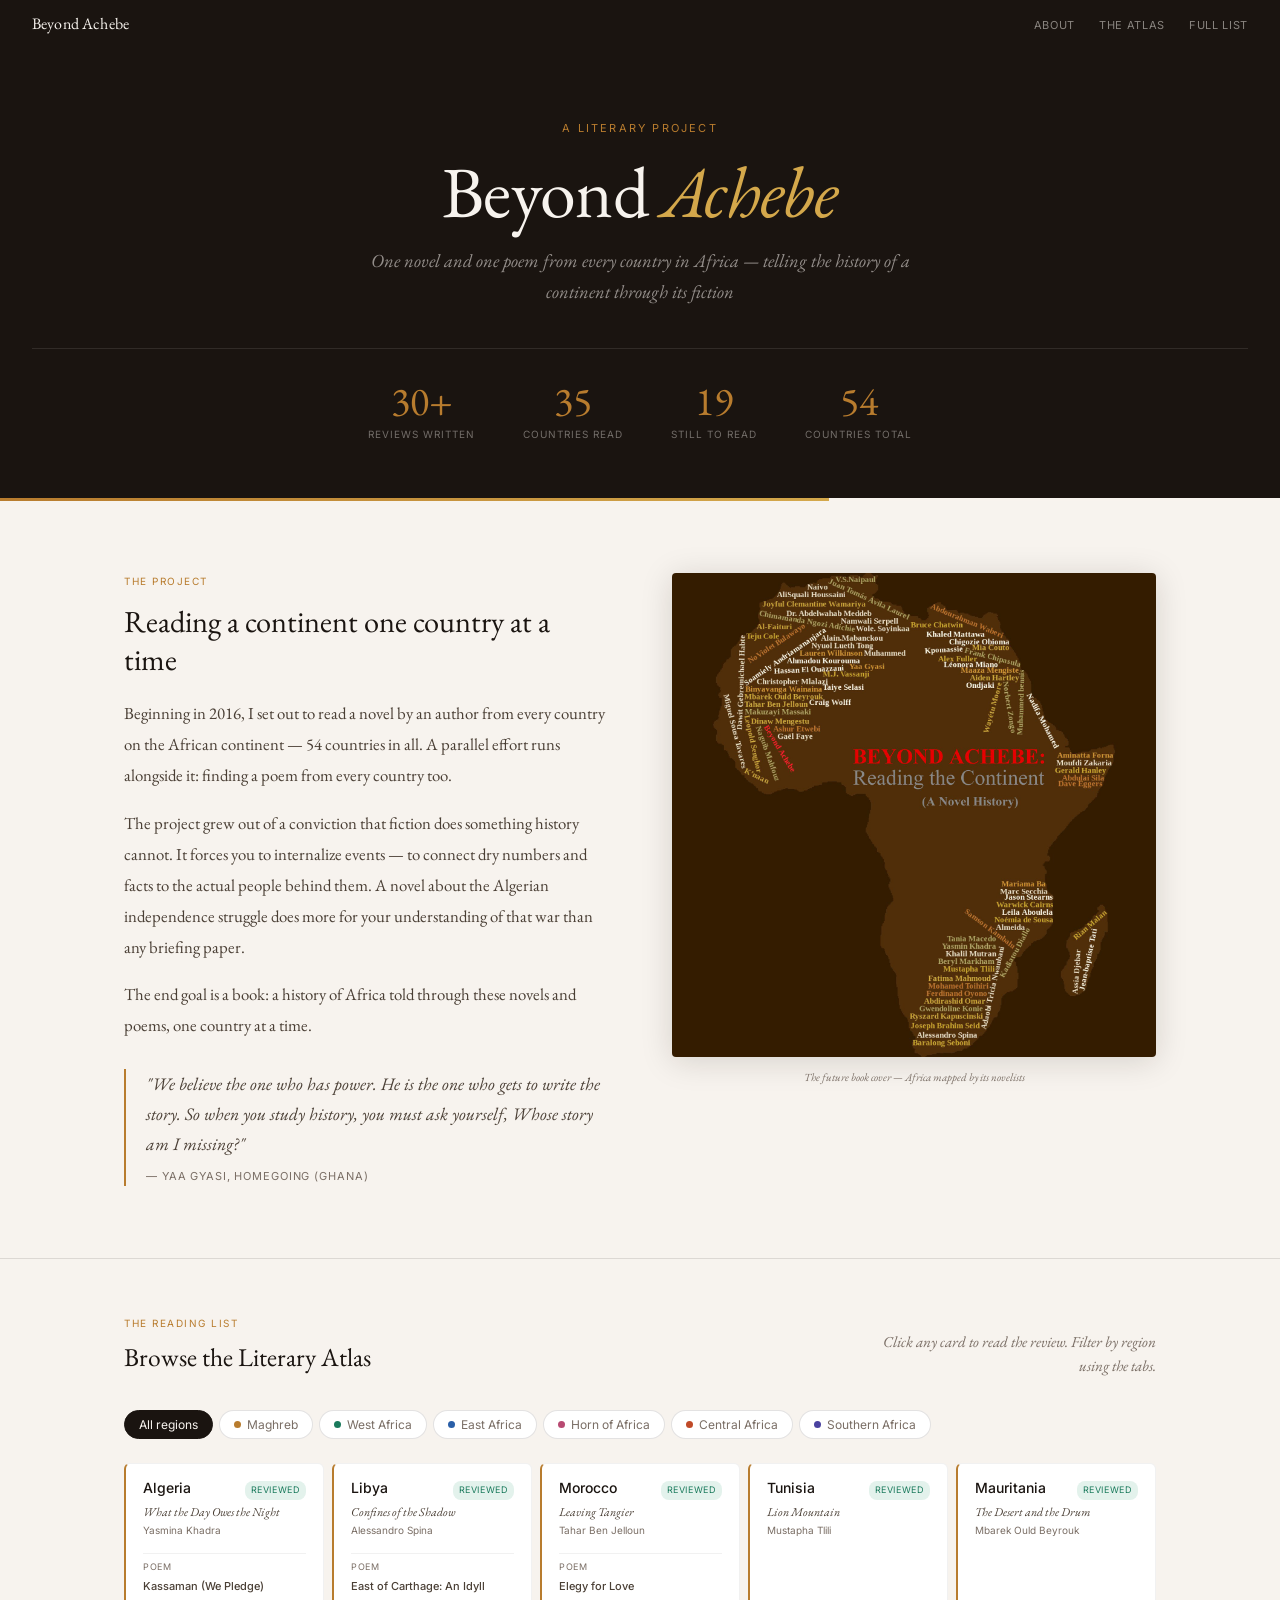
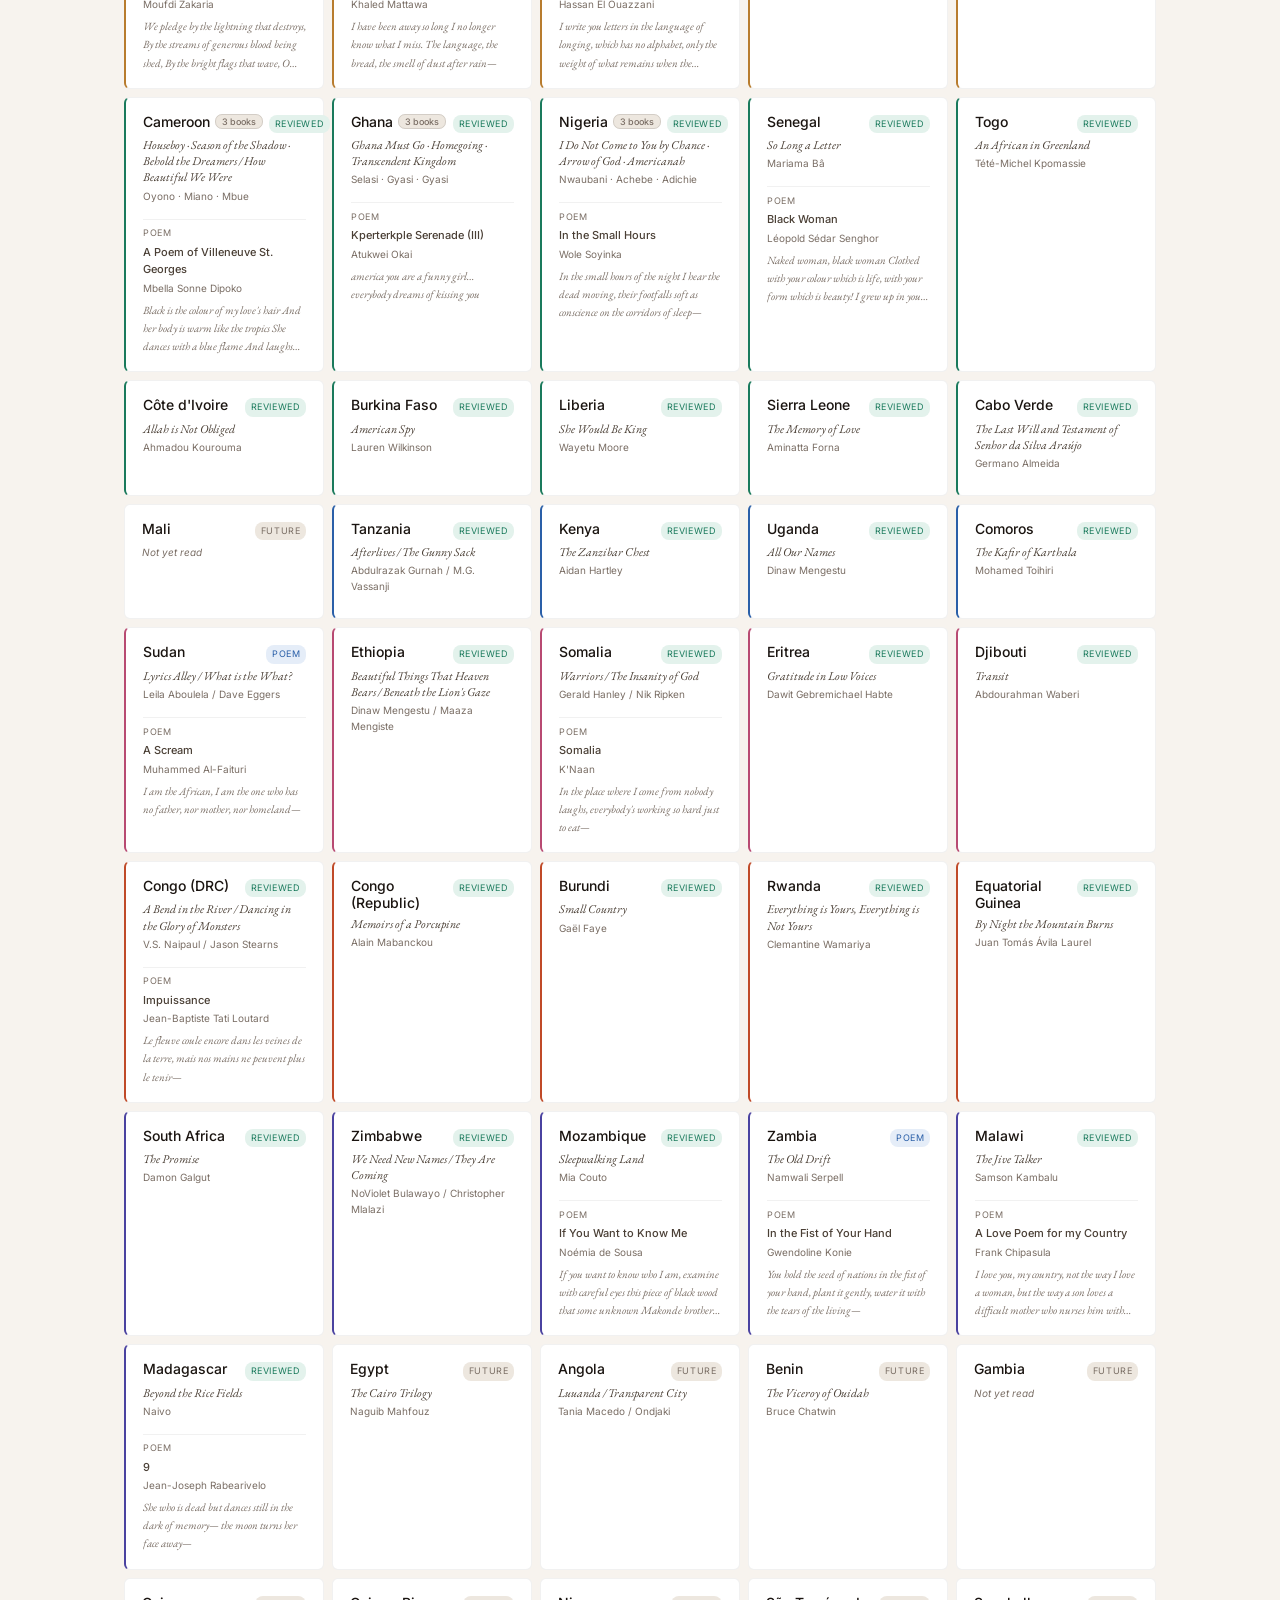
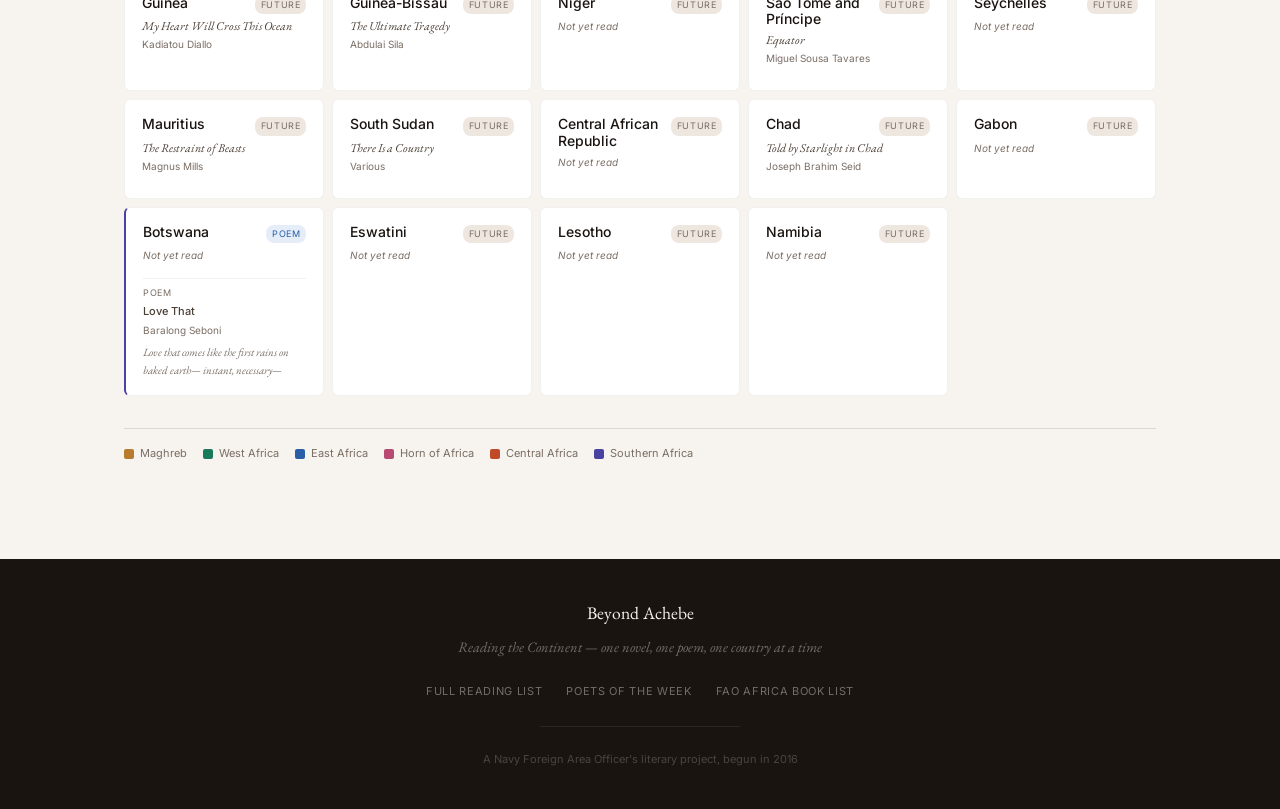
==== index (1).html @ 8140bd21 "Add files via upload" ====
<!DOCTYPE html>
<html lang="en">
<head>
<meta charset="UTF-8">
<meta name="viewport" content="width=device-width, initial-scale=1.0">
<meta name="description" content="A Navy Foreign Area Officer's quest to read one novel and one poem from every country in Africa — and tell the continent's history through its fiction.">
<title>Beyond Achebe — A Literary Atlas of Africa</title>
<link rel="preconnect" href="https://fonts.googleapis.com">
<link href="https://fonts.googleapis.com/css2?family=EB+Garamond:ital,wght@0,400;0,500;1,400;1,500&family=Inter:wght@300;400;500&display=swap" rel="stylesheet">
<style>
*,*::before,*::after{box-sizing:border-box;margin:0;padding:0}
:root{
  --ink:#1A1410;--ink-mid:#4A3F35;--ink-light:#7A6E65;
  --sand:#F7F3EE;--sand-dark:#EDE7DF;
  --border:rgba(26,20,16,0.12);--border-lt:rgba(26,20,16,0.06);
  --gold:#B87C2E;--gold-light:#D4A84B;
  --teal:#1A7A5C;--teal-pale:#E3F2EC;
  --blue:#2A5FA8;--blue-pale:#E5EDF8;
  --pink:#B84A72;--coral:#C04A28;--purple:#4A42A0;
  --serif:'EB Garamond',Georgia,serif;
  --sans:'Inter',system-ui,sans-serif;
  --max:1080px;
}
html{scroll-behavior:smooth}
body{background:var(--sand);color:var(--ink);font-family:var(--sans);font-size:15px;line-height:1.6}

/* NAV */
.site-nav{background:var(--ink);padding:0 2rem;display:flex;align-items:center;justify-content:space-between;height:48px;position:sticky;top:0;z-index:100}
.nav-brand{font-family:var(--serif);font-size:1rem;color:var(--sand);text-decoration:none;letter-spacing:0.01em}
.nav-links{display:flex;gap:1.5rem;list-style:none}
.nav-links a{font-size:11px;color:rgba(247,243,238,0.5);text-decoration:none;letter-spacing:0.06em;text-transform:uppercase;transition:color 0.15s}
.nav-links a:hover{color:var(--gold)}

/* HERO */
.hero{background:var(--ink);color:var(--sand);padding:4.5rem 2rem 3.5rem;text-align:center}
.hero-eyebrow{font-size:11px;letter-spacing:0.2em;text-transform:uppercase;color:var(--gold);margin-bottom:1rem;font-family:var(--sans);font-weight:400}
.hero-title{font-family:var(--serif);font-size:clamp(2.75rem,6vw,4.5rem);font-weight:400;line-height:1.05;color:var(--sand);margin-bottom:1rem;letter-spacing:-0.01em}
.hero-title em{font-style:italic;color:var(--gold-light)}
.hero-sub{font-family:var(--serif);font-size:1.15rem;color:rgba(247,243,238,0.55);font-style:italic;max-width:560px;margin:0 auto 2.5rem;line-height:1.7}
.hero-stats{display:flex;justify-content:center;gap:3rem;flex-wrap:wrap;padding-top:2rem;border-top:0.5px solid rgba(247,243,238,0.1)}
.hstat{display:flex;flex-direction:column;align-items:center}
.hstat-num{font-family:var(--serif);font-size:2.5rem;font-weight:400;color:var(--gold);line-height:1}
.hstat-label{font-size:10px;letter-spacing:0.1em;text-transform:uppercase;color:rgba(247,243,238,0.4);margin-top:5px}
.progress-strip{height:3px;background:rgba(247,243,238,0.08)}
.progress-fill{height:100%;width:64.8%;background:linear-gradient(90deg,var(--gold),var(--gold-light))}

/* ABOUT */
.about-section{max-width:var(--max);margin:0 auto;padding:4.5rem 1.5rem;display:grid;grid-template-columns:1fr 1fr;gap:4rem;align-items:start}
.about-label{font-size:10px;letter-spacing:0.15em;text-transform:uppercase;color:var(--gold);margin-bottom:0.85rem}
.about-heading{font-family:var(--serif);font-size:1.9rem;font-weight:400;line-height:1.25;color:var(--ink);margin-bottom:1.25rem}
.about-body{font-family:var(--serif);font-size:1.05rem;line-height:1.85;color:var(--ink-mid)}
.about-body p+p{margin-top:1rem}
.about-pull{border-left:2px solid var(--gold);padding-left:1.25rem;margin-top:1.75rem}
.about-pull p{font-family:var(--serif);font-size:1.1rem;font-style:italic;line-height:1.7;color:var(--ink-mid)}
.about-pull cite{display:block;font-size:11px;font-style:normal;letter-spacing:0.08em;text-transform:uppercase;color:var(--ink-light);margin-top:0.6rem}
.map-wrap{position:relative}
.map-img{width:100%;border-radius:4px;display:block;box-shadow:0 4px 32px rgba(26,20,16,0.15)}
.map-fallback{display:none;background:var(--sand-dark);border-radius:4px;padding:3rem;text-align:center}
.map-caption{font-size:11px;color:var(--ink-light);text-align:center;margin-top:0.75rem;font-style:italic;font-family:var(--serif)}

/* DIVIDER */
.section-divider{border:none;border-top:0.5px solid var(--border)}

/* ATLAS SECTION */
.atlas-section{max-width:var(--max);margin:0 auto;padding:3.5rem 1.5rem 5rem}
.atlas-section-header{margin-bottom:2rem;display:flex;align-items:flex-end;justify-content:space-between;flex-wrap:wrap;gap:1rem}
.atlas-section-label{font-size:10px;letter-spacing:0.15em;text-transform:uppercase;color:var(--gold);margin-bottom:0.4rem}
.atlas-section-title{font-family:var(--serif);font-size:1.6rem;font-weight:400;color:var(--ink)}
.atlas-section-sub{font-family:var(--serif);font-size:0.95rem;color:var(--ink-light);font-style:italic;text-align:right;max-width:280px}

/* TABS */
.region-tabs{display:flex;gap:6px;flex-wrap:wrap;margin-bottom:1.5rem}
.tab-btn{padding:6px 14px;font-size:12px;font-family:var(--sans);border-radius:20px;border:0.5px solid var(--border);background:white;color:var(--ink-light);cursor:pointer;display:inline-flex;align-items:center;gap:6px;transition:all 0.15s}
.tab-btn:hover{background:var(--sand-dark);color:var(--ink)}
.tab-btn.active{background:var(--ink);color:var(--sand);border-color:var(--ink)}
.rdot{width:7px;height:7px;border-radius:50%;flex-shrink:0}
.rdot-maghreb{background:var(--gold)}.rdot-west{background:var(--teal)}.rdot-east{background:var(--blue)}
.rdot-horn{background:var(--pink)}.rdot-central{background:var(--coral)}.rdot-southern{background:var(--purple)}

/* DETAIL PANEL */
.detail-panel{display:none;background:white;border:0.5px solid var(--border);border-left:3px solid var(--ink);border-radius:6px;padding:1.75rem;margin-bottom:1.5rem;box-shadow:0 2px 20px rgba(26,20,16,0.07)}
.detail-panel.visible{display:block}
.detail-top{display:flex;justify-content:space-between;align-items:flex-start;margin-bottom:1.25rem}
.detail-eyebrow{font-size:10px;letter-spacing:0.12em;text-transform:uppercase;color:var(--ink-light);margin-bottom:5px}
.detail-title{font-family:var(--serif);font-size:1.65rem;font-weight:400;color:var(--ink);line-height:1.2;margin-bottom:3px}
.detail-author{font-size:13px;color:var(--ink-light)}
.detail-close{font-size:12px;color:var(--ink-light);cursor:pointer;padding:4px 9px;border-radius:4px;border:0.5px solid var(--border);background:var(--sand);flex-shrink:0;font-family:var(--sans)}
.detail-close:hover{background:var(--sand-dark)}
.detail-tags{display:flex;gap:5px;flex-wrap:wrap;margin-bottom:1.25rem}
.detail-tag{font-size:10px;padding:2px 9px;border-radius:10px;background:var(--sand);color:var(--ink-light);border:0.5px solid var(--border)}
.detail-section-label{font-size:10px;letter-spacing:0.12em;text-transform:uppercase;color:var(--ink-light);margin-bottom:8px;margin-top:1.25rem}
.detail-review{font-family:var(--serif);font-size:1rem;line-height:1.85;color:var(--ink-mid);border-left:2px solid var(--border);padding-left:1.1rem}
.detail-quote{font-family:var(--serif);font-size:1rem;line-height:1.75;color:var(--ink-mid);font-style:italic;padding:0.85rem 1.1rem;border-radius:4px;background:var(--sand);margin-bottom:0.6rem;border-left:2px solid var(--border)}
.detail-poem-block{padding:1rem 1.25rem;background:var(--sand);border-radius:4px;border:0.5px solid var(--border)}
.detail-poem-title{font-size:13px;font-weight:500;color:var(--ink);margin-bottom:2px}
.detail-poem-byline{font-size:11px;color:var(--ink-light);margin-bottom:10px}
.detail-poem-text{font-family:var(--serif);font-size:1rem;line-height:1.9;color:var(--ink-mid);white-space:pre-wrap;font-style:italic}
.detail-link{display:inline-flex;align-items:center;gap:5px;font-size:13px;color:var(--blue);text-decoration:none;margin-top:1rem}
.detail-link:hover{text-decoration:underline}
.detail-link::after{content:' ↗';font-size:11px}

/* BOOK BLOCKS in detail panel */
.detail-books{display:flex;flex-direction:column;gap:10px;margin-top:0.75rem}
.detail-book-block{padding:1rem 1.15rem;border-radius:6px;background:var(--sand);border:0.5px solid var(--border-lt)}
.detail-book-title{font-family:var(--serif);font-size:1.1rem;font-weight:500;color:var(--ink);margin-bottom:2px;font-style:italic}
.detail-book-author{font-size:11px;color:var(--ink-light);letter-spacing:0.02em;margin-bottom:0.65rem}
.detail-book-review{font-family:var(--serif);font-size:0.95rem;line-height:1.8;color:var(--ink-mid);margin-bottom:0.65rem}
.detail-book-quotes{margin-bottom:0.65rem}
.detail-book-quote{font-family:var(--serif);font-size:0.9rem;line-height:1.65;color:var(--ink-light);font-style:italic;padding-left:0.85rem;border-left:1.5px solid var(--border);margin-bottom:5px}
.detail-book-link{font-size:12px;color:var(--blue);text-decoration:none}
.detail-book-link:hover{text-decoration:underline}
.detail-book-link::after{content:' ↗';font-size:10px}

/* POEM CODA — deliberately atmospheric, not structured like book blocks */
.detail-poem-coda{margin-top:1.5rem;padding-top:1.25rem;border-top:0.5px solid var(--border-lt)}
.detail-poem-coda-label{font-size:9px;letter-spacing:0.14em;text-transform:uppercase;color:var(--ink-light);margin-bottom:0.6rem}
.detail-poem-coda-title{font-family:var(--serif);font-size:0.95rem;font-weight:500;color:var(--ink-mid);margin-bottom:1px}
.detail-poem-coda-author{font-size:10px;color:var(--ink-light);margin-bottom:0.65rem;font-style:italic}
.detail-poem-coda-text{font-family:var(--serif);font-size:1rem;line-height:2;color:var(--ink-light);white-space:pre-wrap;font-style:italic;letter-spacing:0.01em}

/* COUNT BADGE on cards */
.ccard-count{font-size:9px;padding:1px 6px;border-radius:7px;background:var(--sand-dark);color:var(--ink-light);border:0.5px solid var(--border);margin-left:5px;vertical-align:middle;white-space:nowrap}

/* GRID */
.country-grid{display:grid;grid-template-columns:repeat(auto-fill,minmax(200px,1fr));gap:8px;margin-bottom:2rem}
.ccard{background:white;border:0.5px solid var(--border-lt);border-radius:6px;padding:1rem 1.05rem;cursor:pointer;transition:border-color 0.15s,box-shadow 0.15s;display:flex;flex-direction:column}
.ccard:hover{border-color:var(--border);box-shadow:0 2px 12px rgba(26,20,16,0.07)}
.ccard.has-content{border-left:2.5px solid}
.ccard.r-maghreb{border-left-color:var(--gold)}.ccard.r-west{border-left-color:var(--teal)}
.ccard.r-east{border-left-color:var(--blue)}.ccard.r-horn{border-left-color:var(--pink)}
.ccard.r-central{border-left-color:var(--coral)}.ccard.r-southern{border-left-color:var(--purple)}
.ccard-top{display:flex;align-items:flex-start;justify-content:space-between;gap:6px;margin-bottom:4px}
.ccard-country{font-size:14px;font-weight:500;color:var(--ink);line-height:1.2}
.ccard-badge{font-size:9px;letter-spacing:0.06em;text-transform:uppercase;padding:2px 6px;border-radius:8px;white-space:nowrap;flex-shrink:0;margin-top:1px}
.badge-reviewed{background:var(--teal-pale);color:var(--teal)}
.badge-poem{background:var(--blue-pale);color:var(--blue)}
.badge-future{background:var(--sand-dark);color:var(--ink-light)}
.ccard-book{font-family:var(--serif);font-size:12px;color:var(--ink-mid);margin-bottom:2px;line-height:1.35;font-style:italic}
.ccard-author{font-size:10px;color:var(--ink-light);margin-bottom:8px}
.ccard-divider{height:0.5px;background:var(--border-lt);margin:7px 0}
.ccard-poem-label{font-size:9px;letter-spacing:0.09em;text-transform:uppercase;color:var(--ink-light);margin-bottom:3px}
.ccard-poem-title{font-size:11px;font-weight:500;color:var(--ink-mid);margin-bottom:1px}
.ccard-poem-author{font-size:10px;color:var(--ink-light);margin-bottom:5px}
.ccard-poem-clip{font-family:var(--serif);font-size:11px;line-height:1.65;color:var(--ink-light);font-style:italic;display:-webkit-box;-webkit-line-clamp:3;-webkit-box-orient:vertical;overflow:hidden}

/* LEGEND */
.legend{display:flex;gap:16px;flex-wrap:wrap;padding:1rem 0;border-top:0.5px solid var(--border)}
.legend-item{display:flex;align-items:center;gap:6px;font-size:11px;color:var(--ink-light)}
.legend-swatch{width:10px;height:10px;border-radius:2px}

/* FOOTER */
.site-footer{background:var(--ink);color:rgba(247,243,238,0.4);padding:2.5rem 2rem;text-align:center}
.footer-title{font-family:var(--serif);font-size:1.1rem;color:var(--sand);margin-bottom:0.5rem}
.footer-sub{font-family:var(--serif);font-size:0.9rem;font-style:italic;color:rgba(247,243,238,0.4);margin-bottom:1.25rem}
.footer-links{display:flex;justify-content:center;gap:1.5rem;flex-wrap:wrap;list-style:none}
.footer-links a{font-size:11px;color:rgba(247,243,238,0.4);text-decoration:none;letter-spacing:0.06em;text-transform:uppercase}
.footer-links a:hover{color:var(--gold)}
.footer-rule{border:none;border-top:0.5px solid rgba(247,243,238,0.08);margin:1.5rem auto;max-width:200px}
.footer-copy{font-size:11px;color:rgba(247,243,238,0.22)}

/* RESPONSIVE */
@media(max-width:768px){
  .about-section{grid-template-columns:1fr;gap:2.5rem}
  .atlas-section-header{flex-direction:column;align-items:flex-start}
  .atlas-section-sub{text-align:left;max-width:100%}
  .nav-links{display:none}
}
@media(max-width:480px){
  .hero{padding:3rem 1.25rem 2rem}
  .hero-stats{gap:1.75rem}
  .country-grid{grid-template-columns:repeat(auto-fill,minmax(160px,1fr))}
  .detail-panel{padding:1.25rem}
  .about-section{padding:3rem 1.25rem}
  .atlas-section{padding:2.5rem 1.25rem 4rem}
}
@media(prefers-reduced-motion:reduce){*{transition:none!important;scroll-behavior:auto!important}}
</style>
</head>
<body>

<nav class="site-nav">
  <a href="#" class="nav-brand">Beyond Achebe</a>
  <ul class="nav-links">
    <li><a href="#about">About</a></li>
    <li><a href="#atlas">The Atlas</a></li>
    <li><a href="http://fuuo.blogspot.com/p/after-looking-at-my-reading-lists-from.html" target="_blank">Full list</a></li>
  </ul>
</nav>

<header class="hero">
  <div class="hero-eyebrow">A Literary Project</div>
  <h1 class="hero-title">Beyond <em>Achebe</em></h1>
  <p class="hero-sub">One novel and one poem from every country in Africa — telling the history of a continent through its fiction</p>
  <div class="hero-stats">
    <div class="hstat"><span class="hstat-num">30+</span><span class="hstat-label">Reviews written</span></div>
    <div class="hstat"><span class="hstat-num">35</span><span class="hstat-label">Countries read</span></div>
    <div class="hstat"><span class="hstat-num">19</span><span class="hstat-label">Still to read</span></div>
    <div class="hstat"><span class="hstat-num">54</span><span class="hstat-label">Countries total</span></div>
  </div>
</header>
<div class="progress-strip"><div class="progress-fill"></div></div>

<section class="about-section" id="about">
  <div class="about-text">
    <div class="about-label">The Project</div>
    <h2 class="about-heading">Reading a continent one country at a time</h2>
    <div class="about-body">
      <p>Beginning in 2016, I set out to read a novel by an author from every country on the African continent — 54 countries in all. A parallel effort runs alongside it: finding a poem from every country too.</p>
      <p>The project grew out of a conviction that fiction does something history cannot. It forces you to internalize events — to connect dry numbers and facts to the actual people behind them. A novel about the Algerian independence struggle does more for your understanding of that war than any briefing paper.</p>
      <p>The end goal is a book: a history of Africa told through these novels and poems, one country at a time.</p>
    </div>
    <div class="about-pull">
      <p>"We believe the one who has power. He is the one who gets to write the story. So when you study history, you must ask yourself, Whose story am I missing?"</p>
      <cite>— Yaa Gyasi, Homegoing (Ghana)</cite>
    </div>
  </div>
  <div class="map-wrap">
    <img
      src="map.jpg"
      alt="Map of Africa with author names marked by country — the future book cover"
      class="map-img"
      onerror="this.style.display='none';document.querySelector('.map-fallback').style.display='block'">
    <div class="map-fallback">
      <p style="font-family:var(--serif);font-style:italic;color:var(--ink-light);font-size:0.95rem">Upload map.jpg to your GitHub repo to display the map here</p>
    </div>
    <p class="map-caption">The future book cover — Africa mapped by its novelists</p>
  </div>
</section>

<hr class="section-divider">

<section class="atlas-section" id="atlas">
  <div class="atlas-section-header">
    <div>
      <div class="atlas-section-label">The Reading List</div>
      <h2 class="atlas-section-title">Browse the Literary Atlas</h2>
    </div>
    <p class="atlas-section-sub">Click any card to read the review. Filter by region using the tabs.</p>
  </div>

  <nav class="region-tabs" id="region-tabs">
    <button class="tab-btn active" data-region="all">All regions</button>
    <button class="tab-btn" data-region="maghreb"><span class="rdot rdot-maghreb"></span>Maghreb</button>
    <button class="tab-btn" data-region="west"><span class="rdot rdot-west"></span>West Africa</button>
    <button class="tab-btn" data-region="east"><span class="rdot rdot-east"></span>East Africa</button>
    <button class="tab-btn" data-region="horn"><span class="rdot rdot-horn"></span>Horn of Africa</button>
    <button class="tab-btn" data-region="central"><span class="rdot rdot-central"></span>Central Africa</button>
    <button class="tab-btn" data-region="southern"><span class="rdot rdot-southern"></span>Southern Africa</button>
  </nav>

  <div id="detail-panel" class="detail-panel"></div>
  <div id="country-grid" class="country-grid"></div>

  <div class="legend">
    <div class="legend-item"><div class="legend-swatch" style="background:var(--gold)"></div>Maghreb</div>
    <div class="legend-item"><div class="legend-swatch" style="background:var(--teal)"></div>West Africa</div>
    <div class="legend-item"><div class="legend-swatch" style="background:var(--blue)"></div>East Africa</div>
    <div class="legend-item"><div class="legend-swatch" style="background:var(--pink)"></div>Horn of Africa</div>
    <div class="legend-item"><div class="legend-swatch" style="background:var(--coral)"></div>Central Africa</div>
    <div class="legend-item"><div class="legend-swatch" style="background:var(--purple)"></div>Southern Africa</div>
  </div>
</section>

<footer class="site-footer">
  <div class="footer-title">Beyond Achebe</div>
  <p class="footer-sub">Reading the Continent — one novel, one poem, one country at a time</p>
  <ul class="footer-links">
    <li><a href="http://fuuo.blogspot.com/p/after-looking-at-my-reading-lists-from.html" target="_blank">Full reading list</a></li>
    <li><a href="http://fuuo.blogspot.com/2012/05/african-poets-of-week-compilation.html" target="_blank">Poets of the Week</a></li>
    <li><a href="http://fuuo.blogspot.com/p/the-fao-africa-book-list.html" target="_blank">FAO Africa book list</a></li>
  </ul>
  <hr class="footer-rule">
  <p class="footer-copy">A Navy Foreign Area Officer's literary project, begun in 2016</p>
</footer>

<script>
const books=[
  {country:"Algeria",region:"maghreb",reviewed:true,book:"What the Day Owes the Night",author:"Yasmina Khadra",tags:["colonialism","love","pieds-noirs","independence"],summary:"This book is a perfect example of why reading fiction is important. Reading fiction like this forces the reader to internalize and grapple with historical events in a way that a straightforward history never could. In this case, by personalizing something like the Algerian independence struggle, the reader must reevaluate the dry numbers, facts and statistics littering the historical record and connect them to the actual people and struggles behind them.",quotes:["Have you ever dared, Younes, even once in your life?","If a woman loves you, no star is beyond your grasp, no god can touch you.","Only love can make good the misfortunes and evils of the world."],poem:{title:"Kassaman (We Pledge)",author:"Moufdi Zakaria",clip:"We pledge by the lightning that destroys,\nBy the streams of generous blood being shed,\nBy the bright flags that wave,\nO Algeria, live and bear witness—",link:"http://fuuo.blogspot.com/2010/07/poet-of-week-from-algeria-moufdi-zakaria.html"},link:"https://fuuo.blogspot.com/2018/04/love.fiction.algerianwarofindependence.html"},
  {country:"Libya",region:"maghreb",reviewed:true,book:"Confines of the Shadow",author:"Alessandro Spina",tags:["colonialism","Italian Libya","Benghazi","occupation"],summary:"I came across this book through a post on the Arabist's excellent blog. The author of the post—Ursula Lindsey—wrote such a great opening hook: 'Alessandro Spina was a Syrian Maronite who grew up in Ben Ghazi, was educated and wrote in Italian, and over the course of 40 years penned an extraordinary cycle of novels about the bloody establishment, brief flourishing and troubled aftermath of the Italian colony in Libya.' So a novel by a Catholic Syrian that grew up in Libya, was educated in Italy and wrote in Italian, and his work has only recently been translated into English...awesome.",quotes:["To be a foreigner is a magical condition: this land will never belong to me, no matter how many cannons and rifles I bring here.","Generosity cannot overcome our fundamental problem: is our presence here legitimate?","The native is a living shadow."],poem:{title:"East of Carthage: An Idyll",author:"Khaled Mattawa",clip:"I have been away so long\nI no longer know what I miss.\nThe language, the bread,\nthe smell of dust after rain—",link:"http://fuuo.blogspot.com/2010/11/poet-of-week-sad-truth-of-matter.html"},link:"http://fuuo.blogspot.com/2015/11/libya.spina.naffis.sahely.benghazi.italy.faoreadinglist.tripoli.html"},
  {country:"Morocco",region:"maghreb",reviewed:true,book:"Leaving Tangier",author:"Tahar Ben Jelloun",tags:["immigration","Europe","diaspora","corruption","identity"],summary:"Loved it because this was a sad, tragic, beautifully written tale about loneliness, despair, hope and home. The strength of this novel is that it doesn't hold back in its indictment of the Moroccan government's societal failures but also doesn't hold living in Europe as a golden solution to the problems of most Moroccans.",quotes:["Exile revealed the true dimensions of calamity.","You know, from Morocco you can see Spain, but it doesn't work like that in the opposite direction.","We are all called upon to leave our homes...because our country is often not rich enough, or loving enough, or generous enough to keep us at home."],poem:{title:"Elegy for Love",author:"Hassan El Ouazzani",clip:"I write you letters in the language\nof longing, which has no alphabet,\nonly the weight of what remains\nwhen the beloved has gone—",link:"http://fuuo.blogspot.com/2010/04/lawful-magic-why-i-will-have-poem-of.html"},link:"http://kruzoo.blogspot.com/2016/09/leavingtangier.africareadinglist.jelloun.morocco.mo.fao.html"},
  {country:"Tunisia",region:"maghreb",reviewed:true,book:"Lion Mountain",author:"Mustapha Tlili",tags:["independence","modernity","sacred geography","Jasmine Revolution"],summary:"Lion Mountain is a novel of collisions — physical and spiritual, emotional and political, urban and rural, French and Tunisian, dictators and villagers, mother and son. Tlili paints a secluded village modeled on Feriana, the home of his youth — an ancient place lost amidst the desert steppes, sheltered always under the shoulder of Lion Mountain. The diviner of this sacred geography is the equally ancient Horia, a widow and fierce defender who bears all of life's adversity with a stoicism that is seemingly unbreakable. The arrival of the outside world sets the novel on a tragic arc as the forces of modernity smother the spiritual life from Horia and her household. In Horia's refusal to let her sacred geography be ripped apart, we see echoes of the defiance that will become Tunisia's Jasmine Revolution decades later.",quotes:["A geography more than physical or human: sacred...In this mystical topography, landmarks determining the rights of each and every individual were perfectly clear.","Time passes, pain is forgotten, horror is forgotten. Only by remaining silent in the face of horror may we escape it.","You set out in search of wisdom and knowledge; out of sacred duty you have become an exile. Are we not all exiles upon this earth? Is not dust our natural abode?","All because of that extraordinary ability with which the Lord has endowed him: the ability to forget. To forget. To forgive."],poem:null,link:"https://fuuo.blogspot.com/2021/02/tunisiajasmine.lionmountain.html"},
  {country:"Mauritania",region:"maghreb",reviewed:true,book:"The Desert and the Drum",author:"Mbarek Ould Beyrouk",tags:["desert","Sahara","nomad","tradition","colonialism","identity"],summary:"'From the moment they arrived, the strangers stole something essential from us, without us feeling we had the right to protest.' This comment by the young Bedouin narrator Rayhana encapsulates the modern-day struggle that Beyrouk seeks to describe. In Rayhana's case, these strangers were a mixture of fellow countrymen and foreign investors looking for minerals. The theft in question is not one of gold or ore but of proximity and privacy. For Rayhana, the strangers' arrival severs that separation on every level forcing her to leave her tribe, and most importantly, to consider what it means to exist as an individual — a concept completely foreign to most Bedouin. The drum is her tribe's ancient token, guarded and carried for centuries and imbued with mystic power. For Rayhana, however, the drum represents everything taken from her, so she absconds with it setting off a tragic chain of events. Beyrouk is a gifted author and writes beautifully as he observes the stark difference between modern 'civilization' and Bedouin life.",quotes:["From the moment they arrived, the strangers stole something essential from us, without us feeling we had the right to protest.","So what? Do you think I'm ashamed of that? Do you think I'd rather have what you have? Your grimy faces, your vacant eyes, your directionless lives, the prisons you live in, the dead things you use for transport? Do you think you're better than me?","I was clearly from elsewhere; from the lands that were white with sand and black with fury.","Is there anyone more ignorant than someone who can't find their way?"],poem:null,link:"https://fuuo.blogspot.com/2026/06/the-desert-and-drum-by-mbarek-ould.html"},
  {country:"Cameroon",region:"west",reviewed:true,tags:["colonialism","slavery","immigration","America","oil","identity"],
   books:[
     {title:"Houseboy",author:"Ferdinand Oyono",summary:"Oyono crafts a beautiful, tragic and damning tale about being a 'black Frenchman' in colonial Cameroon. The question of identity is at the center of this tale of a houseboy named Toundi with hopes of assimilation. With his near-last dying words being 'What are we blackmen who are called French?' one gets the sense it's not going to end well for the young man.",quotes:["What are we blackmen who are called French?","The dog of the King is the King of dogs."],link:"http://kruzoo.blogspot.com/2016/09/houseboy-loved-it-because-oyono-crafts.html"},
     {title:"Season of the Shadow",author:"Léonora Miano",summary:"What were the beginnings of slavery like for those villagers who were first kidnapped? Miano transports the reader to those early terrifying days and likens the horror of slavery to a shadow of darkness whose advance can't be stopped nor hidden from. A village awakens to its huts ablaze and 12 men vanished — evil unchecked growing from the slimmest of shadows to an all-encompassing darkness.",quotes:["Evil unchecked can quickly grow from the slimmest of shadows to an all-encompassing darkness."],link:"https://fuuo.blogspot.com/2019/07/kruses-keys-read-season-of-shadow-to.html"},
     {title:"Behold the Dreamers / How Beautiful We Were",author:"Imbolo Mbue",summary:"The novel's power comes in Mbue's ability to capture both the strengths and the hollowness of the promise of America. In How Beautiful We Were, Mbue is restrained as she refuses to offer a hopeful note about the plight of this fictional country—instead she offers a cold and despairing eulogy.",quotes:["The problem with America is that it makes you dream.","Someday, when you're old, you'll see the ones who came to kill us and the ones who'll run to save us are the same."],link:"https://www.beyondachebe.com/2021/11/behold-dreamers-by-imbolo-mbue-cameroon.html"}
   ],
   poem:{title:"A Poem of Villeneuve St. Georges",author:"Mbella Sonne Dipoko",clip:"Black is the colour of my love's hair\nAnd her body is warm like the tropics\nShe dances with a blue flame\nAnd laughs without shame—",link:"http://fuuo.blogspot.com/2017/04/poet-of-week-from-cameroon-mbella-sonne.html"}},
  {country:"Ghana",region:"west",reviewed:true,tags:["slave trade","diaspora","addiction","family","identity","immigration","science vs faith"],
   books:[
     {title:"Ghana Must Go",author:"Taiye Selasi",summary:"Read It Because this is not a novel about Africa, or Ghana, or Nigeria or immigrants only — this is one of the classic novels about family, identity, loss, and forgiveness that follows you around in your idle thoughts long after you are finished. Selasi's mastery is most evident as she captures the sights, sounds and people of Ghana and Nigeria.",quotes:["The boy was possessed of that brand of indomitable cheerfulness only seen in children living in poverty near the equator: an instinct to laugh at the world as they found it, to find things to laugh at, to know where to look."],link:"http://kruzoo.blogspot.com/2016/03/ghana-must-go-read-it-because-this-is.html"},
     {title:"Homegoing",author:"Yaa Gyasi",summary:"As I listened to Yaa Gyasi's 'Homegoing' I began to see the very clear narrative line that she was drawing between black lives today and an origin story across the Atlantic that began centuries ago. This masterpiece of historical fiction follows the lives of two separated half-sisters and their six generations of descendants beginning in the mid-1700s in West Africa.",quotes:["We believe the one who has power. He is the one who gets to write the story."],link:"http://fuuo.blogspot.com/2019/03/kruseskeys.homegoing.oprah.gyasi.ghana.html"},
     {title:"Transcendent Kingdom",author:"Yaa Gyasi",summary:"The author chooses to focus on the life of one brilliant young scientist and her life as a daughter of Ghanaian immigrants who struggles with her identity as a black woman — science and faith pulling in opposite directions.",quotes:["Am looking for new names for old feelings. My soul is still my soul, even if I rarely call it that."],link:"http://fuuo.blogspot.com/2019/03/kruseskeys.homegoing.oprah.gyasi.ghana.html"}
   ],
   poem:{title:"Kperterkple Serenade (III)",author:"Atukwei Okai",clip:"america\nyou are a funny girl…\neverybody dreams of kissing you",link:"http://fuuo.blogspot.com/2010/10/poet-of-week-from-ghana-atukwei-okai.html"}},
  {country:"Nigeria",region:"west",reviewed:true,tags:["419 fraud","colonialism","identity","Igbo","diaspora"],
   books:[
     {title:"I Do Not Come to You by Chance",author:"Adaobi Tricia Nwaubani",summary:"Read It Because you'll finally get to know that Nigerian Prince who has been emailing you! With an eye for humor and for heart, Nwaubani crafts a classic tragedy that follows the rise of Kingsley as he ascends a 419 crime syndicate. The single aspect that best demonstrates the author's deft writing hands is her ability to humanize Kingsley as he becomes more and more adept at swindling gullible mugus.",quotes:["The glass cup dropped from my hand and colonized a large portion of the marble floor.","No matter what the media proclaimed, we were not villains, and the good people of Eastern Nigeria knew it."],link:"http://kruzoo.blogspot.com/2016/01/419.ng.advancefee.nigerianprince.nwaubani.donotcometoyoubychance.html"},
     {title:"Arrow of God",author:"Chinua Achebe",summary:"Achebe's deepest excavation of colonial disruption to traditional Igbo authority — the story of Ezeulu, chief priest of Ulu, whose resistance to British colonial power leads to catastrophic consequences for his people and his god.",quotes:["We believe the one who has power. He is the one who gets to write the story. So when you study history, you must ask yourself, Whose story am I missing?"],link:"http://kruzoo.blogspot.com/2016/01/419.ng.advancefee.nigerianprince.nwaubani.donotcometoyoubychance.html"},
     {title:"Americanah",author:"Chimamanda Ngozi Adichie",summary:"Adichie's sweeping novel of race, identity, and return maps the experience of a Nigerian woman navigating race in America and Britain before coming home to Lagos.",quotes:[],link:"http://kruzoo.blogspot.com/2016/01/419.ng.advancefee.nigerianprince.nwaubani.donotcometoyoubychance.html"}
   ],
   poem:{title:"In the Small Hours",author:"Wole Soyinka",clip:"In the small hours of the night\nI hear the dead moving,\ntheir footfalls soft as conscience\non the corridors of sleep—",link:"http://fuuo.blogspot.com/2010/06/potw-in-small-hours-by-wole-soyinka.html"}},
  {country:"Senegal",region:"west",reviewed:true,book:"So Long a Letter",author:"Mariama Bâ",tags:["women","polygamy","friendship","epistolary","feminism"],summary:"Read It Because you get to peer into the birth of feminism for a Muslim woman in post-independence Senegal. Bâ won me over with her tender, thoughtful introspective look at the life of a cuckolded, then sister-wifed, then widowed, then independent and finally (maybe) free woman. I found myself rereading paragraphs as she bestowed poetry upon the mundane-seeming tasks of a housewife.",quotes:["The domestic work they carry out, and which is not paid for in hard cash, is essential to the home.","The mirasse commanded by the Koran requires that a dead person be stripped of his most intimate secrets; thus is exposed to others what was carefully concealed."],poem:{title:"Black Woman",author:"Léopold Sédar Senghor",clip:"Naked woman, black woman\nClothed with your colour which is life,\nwith your form which is beauty!\nI grew up in your shadow—",link:"http://fuuo.blogspot.com/2010/07/potw-black-woman-by-senghor.html"},link:"http://kruzoo.blogspot.com/2016/08/senegal.mariamaba.solongaletter.dakar.readinglist.html"},
  {country:"Togo",region:"west",reviewed:true,book:"An African in Greenland",author:"Tété-Michel Kpomassie",tags:["adventure","Greenland","Inuit","travel","identity"],summary:"Loved it because it was unlike anything I've ever read. This is the fantastical post-independence autobiographical tale of a young Togolese boy that leaves his 25 siblings on a whim and starts a 12-year journey from his native country to the chilly northern reaches of Greenland. It all started after he saw a book on Greenland in a missionary bookstore in his village.",quotes:[],poem:null,link:"http://kruzoo.blogspot.com/2016/11/kpomassie.readinglist.an-african-in-greenland-loved-it.html"},
  {country:"Côte d'Ivoire",region:"west",reviewed:true,book:"Allah is Not Obliged",author:"Ahmadou Kourouma",tags:["child soldiers","civil war","West Africa"],summary:"This novel could just as easily have been filed under Sierra Leone or Liberia but I stuck it here since the author is Ivorian. And if we want to get all philosophical about things, most of these books could be filed under multiple countries since the borders are really an artificial colonial construct.",quotes:[],poem:null,link:"http://kruzoo.blogspot.com/2016/11/allahisnotobliged.kourouma.faoreadinglist.html"},
  {country:"Burkina Faso",region:"west",reviewed:true,book:"American Spy",author:"Lauren Wilkinson",tags:["Cold War","espionage","Thomas Sankara","CIA"],summary:"'American Spy' is both a fictionalized telling of Sankara's downfall and a commentary on what it means to be a black woman in both an American and African society. The novel is strongest examining Marie's struggles with Sankara's charisma and his communist views. There are no good answers—only messy and sometimes violent ones.",quotes:["The problem with the good he was doing was that it made his Communism palatable. He was too charismatic."],poem:null,link:"http://fuuo.blogspot.com/2020/08/americanspy.nousvaincrons.wilkinson..html"},
  {country:"Liberia",region:"west",reviewed:true,book:"She Would Be King",author:"Wayetu Moore",tags:["founding","magical realism","American Colonization Society","slavery"],summary:"In Philip Hitti's History of the Arabs, he highlights the long-standing Arab appreciation for oral story-telling and poetry which they call sihr halal — 'lawful magic.' In her debut novel Wayetu Moore channels this idea of lawful magic in her telling of an alternative origin story of the Pepper Coast lands that would become Liberia.",quotes:[],poem:null,link:"https://fuuo.blogspot.com/2020/04/marcusgarvey.wayetumoore.readingthecontinent.kruse.html"},
  {country:"Sierra Leone",region:"west",reviewed:true,book:"The Memory of Love",author:"Aminatta Forna",tags:["civil war","trauma","PTSD","love","endurance"],summary:"With beautiful, striking prose author Aminatta Forna reveals the soul of a nation where nearly everyone is stricken with post-traumatic stress disorder. And while PTSD may be the official western diagnosis, as one local notes: 'You call it a disorder, my friend. We call it life.'",quotes:["People are wrong when they talk of love at first sight. As she walks away from you, what you feel is loss. A premonition of loss.","People think war is the worst this country has ever seen: they have no idea what peace is like. The courage it takes simply to endure."],poem:null,link:"https://fuuo.blogspot.com/2018/06/kruses-key.memoryofcivilwar.love.forna.sierraleone.html"},
  {country:"Cabo Verde",region:"west",reviewed:true,book:"The Last Will and Testament of Senhor da Silva Araújo",author:"Germano Almeida",tags:["Lusophone","love","colonial legacy","melancholy"],summary:"Read It Because this translated piece of Cape Verdean fiction is beautiful, sad, and meandering as it examines the life of a poor peasant boy made good as a successful business owner. The reader is left to wonder: was Adelia actually real or was she a mad creation by a man unable to find his place in Cape Verdean society?",quotes:[],poem:null,link:"http://kruzoo.blogspot.com/2017/01/lastwillandtestament.araujo.capeverde.cv.html"},
  {country:"Mali",region:"west",reviewed:false,book:"Future read",author:"",tags:[],summary:"",quotes:[],poem:null,link:""},
  {country:"Tanzania",region:"east",reviewed:true,book:"Afterlives / The Gunny Sack",author:"Abdulrazak Gurnah / M.G. Vassanji",tags:["colonialism","WWI","askari","Indian diaspora","Nobel Prize"],summary:"Gurnah's 10th novel spans the timeline from early 1900s east Africa to Tanzanian independence in the early 60s. In it he tells the multi-generational story of several families struggling in an East Africa caught in the middle of a fight between a waning Germany and a desperate teetering British empire. This is the mark of a great book for me—it shifts the attention of the western reader from a default focus on similar western powers and brings it to the personal level of the men and women who own the country and land.",quotes:["The askari left the land devastated, its people starving and dying in the hundreds of thousands, while they struggled on in their blind and murderous embrace of a cause whose origins they did not know."],poem:null,link:"https://www.beyondachebe.com/2023/03/afterlives-tanzania-kindle.html"},
  {country:"Kenya",region:"east",reviewed:true,book:"The Zanzibar Chest",author:"Aidan Hartley",tags:["journalism","memoir","Somalia","East Africa","war correspondent"],summary:"From time to time, God causes men to be born who have a lust to go abroad at the risk of their lives and discover news. If there were ever an engraving to be mounted on the wall of my hypothetical office it would be Kipling's opening quote from this book. One of my favorite books ever — not technically fiction but it sure reads like it.",quotes:[],poem:null,link:"http://fuuo.blogspot.com/2012/11/thezanzibarchest.aidenhartley.summary.review.notes.html"},
  {country:"Uganda",region:"east",reviewed:true,book:"All Our Names",author:"Dinaw Mengestu",tags:["revolution","post-independence","Uganda","Midwest America","love"],summary:"Read It Because it will Break Your Heart. And it's the Great African Novel. As I read through the final pages of the novel and watched the final paragraphs fade away my heart began to ache and break because I didn't want to let the characters go. And then I focused and slowly read through the final line. I won't ruin it for you but that line—oh that line—it will break your heart.",quotes:["No one needs to learn how to kill, but it took the foreigners who came to Africa to show us that it meant nothing to do so."],poem:null,link:"http://kruzoo.blogspot.com/2016/03/allournames.thegreatafricannovel.mengestu.ugandaindependence.fao.html"},
  {country:"Comoros",region:"east",reviewed:true,book:"The Kafir of Karthala",author:"Mohamed Toihiri",tags:["Islam","colonialism","satire","archipelago","coup"],summary:"Published in 2000 amidst one of Comoros' many coups, Toihiri has penned a wry, surprisingly racy novel that satirizes much of the politics and culture of his home country. I was only able to read it because I asked for a copy from the professor who had translated it at the University of Vermont. He was kind enough to send me a Word document with his translation.",quotes:[],poem:null,link:"http://kruzoo.blogspot.com/2016/04/kafirdekhartala.kafirofkhartala.comoros.moroni.auberi.legrandmarriage.fao.html"},
  {country:"Sudan",region:"horn",reviewed:false,book:"Lyrics Alley / What is the What?",author:"Leila Aboulela / Dave Eggers",tags:["civil war","Lost Boys","identity"],summary:"",quotes:[],poem:{title:"A Scream",author:"Muhammed Al-Faituri",clip:"I am the African,\nI am the one who has no father,\nnor mother,\nnor homeland—",link:"https://fuuo.blogspot.com/2012/05/african-poets-of-week-compilation.html"},link:""},
  {country:"Ethiopia",region:"horn",reviewed:true,book:"Beautiful Things That Heaven Bears / Beneath the Lion's Gaze",author:"Dinaw Mengestu / Maaza Mengiste",tags:["Haile Selassie","Derg","revolution","immigrant experience"],summary:"Before Adichie was regaling the world with her story of a relatively privileged immigrant experience in 'Americanah', Ethiopian author Dinaw Mengestu was pulling back the curtain on a much bleaker immigrant experience. The title comes from the closing lines of Dante's Inferno. Sepha and his friends have escaped the violence in their own country and arrived in America, 'seeing the stars.' Only they soon discover that while their new life may not be hell, it will likely be more like purgatory than paradiso.",quotes:["As it was, I did not come to America to find a better life. I came here running and screaming with the ghosts of an old one firmly attached to my back.","All the best dictators are colonels."],poem:null,link:"https://fuuo.blogspot.com/2018/05/kruses-keys.mengestu.beautifulthings.selassie.ethiopia.vw.html"},
  {country:"Somalia",region:"horn",reviewed:true,book:"Warriors / The Insanity of God",author:"Gerald Hanley / Nik Ripken",tags:["nomad","clan","faith","persecution","Mogadishu"],summary:"When many critics of Christianity think of missionaries they picture black-clad old-fashioned looking men proselytizing loudly in the streets. If you fall into that category I challenge you to read this book—it will upend your perspective. At one point Ripken's NGO was the ONLY ONE operating in Somalia—his team of 8 was feeding 50,000 refugees a day.",quotes:["In those years in Somalia, we had 150 followers of Jesus in the country. When we left, only four were left alive.","The reason for persecution, then, is that people keep finding Jesus—and, then, they refuse to keep Him to themselves."],poem:{title:"Somalia",author:"K'Naan",clip:"In the place where I come from\nnobody laughs,\neverybody's working so hard\njust to eat—",link:"https://fuuo.blogspot.com/2011/02/poet-of-week-from-somalia-abdirashid.html"},link:"https://fuuo.blogspot.com/2020/04/ArethereSomaliChristians.mogadishu.ripken.html"},
  {country:"Eritrea",region:"horn",reviewed:true,book:"Gratitude in Low Voices",author:"Dawit Gebremichael Habte",tags:["refugee","independence","Italy","Ethiopia","EPLF"],summary:"Equal parts memoir, history and adventure novel, Dawit Habte's book is the story of not only his country's 91-year struggle for independence but also his own incredible journey from a countryside village in Eritrea to the offices of Bloomberg as a software engineer. One thing that struck me was Habte's commentary on the dehumanizing nature of seeking asylum—where you are assumed to be starting anew on a better life despite having a family, people, and country that you call home half a world away.",quotes:["Dry the sea to kill the fish — unofficial motto of Ethiopia as they sought to destroy any hope of Eritrean independence.","A refugee is always a pawn to be used.","Nostalgia is the suffering caused by an unappeased yearning to return."],poem:null,link:"https://fuuo.blogspot.com/2019/09/kruseskeys.bloomberg.habte.read-gratitude-in-low-voices-to.html"},
  {country:"Djibouti",region:"horn",reviewed:true,book:"Transit",author:"Abdourahman Waberi",tags:["refugees","migration","displacement","democracy"],summary:"There's not exactly a ton of Djibouti fiction out there, especially en anglais. But when it comes to Djibouti fiction, the author Waberi reigns supreme. Transit interweaves Bashir's story with that of Harbi as the narrative arc builds toward their intersection. The staying power comes from Waberi's deft touch as he tackles the complexity of his country's history through alternating monologues.",quotes:["Democracy, that hot air of politicians who take bread from whoever giving it.","I'm the product of love without borders; I'm a hyphen between two worlds."],poem:null,link:"https://kruzoo.blogspot.com/2017/11/kruses-key-read-transit-to-understand.html"},
  {country:"Congo (DRC)",region:"central",reviewed:true,book:"A Bend in the River / Dancing in the Glory of Monsters",author:"V.S. Naipaul / Jason Stearns",tags:["Mobutu","Congo Wars","colonialism","Lumumba","Kabila"],summary:"In Dancing in the Glory of Monsters, Stearns attempts to unravel the most complicated conflict that the world never cared about: the two wars in the Congo—as he notes, 'generally we do not care about a strange war fought by black people somewhere in the middle of Africa.' As Stearns digs deeper and deeper into the wars, you are quickly struck by the overwhelming intensity of violence.",quotes:["Africa has the shape of a pistol and Congo is its trigger. —Frantz Fanon","Who has not been Mobutists in this country? We saw you all, dancing in the glory of the monster.","Lies come up in the elevator, the truth takes the stairs but gets here eventually."],poem:{title:"Impuissance",author:"Jean-Baptiste Tati Loutard",clip:"Le fleuve coule encore\ndans les veines de la terre,\nmais nos mains ne peuvent plus\nle tenir—",link:"http://fuuo.blogspot.com/2010/09/poet-of-week-from-congo-jean-baptiste.html"},link:"https://fuuo.blogspot.com/2018/07/kruseskey.mobuto.kabila.lumumba.stearns.dancingcongo.html"},
  {country:"Congo (Republic)",region:"central",reviewed:true,book:"Memoirs of a Porcupine",author:"Alain Mabanckou",tags:["sorcery","fable","oral tradition","superstition"],summary:"This is a difficult novel from renowned author Alain Mabanckou. Mabanckou has penned a pointed tale aimed at taking down the role of backwoods superstition amidst modernity. I will admit I didn't really understand the point of this novel and had to do some research. If you are only going to read one novel from the Republic of Congo, do NOT make it this one.",quotes:[],poem:null,link:"https://fuuo.blogspot.com/2018/04/mabanckou.congo.porcupine.peta.html"},
  {country:"Burundi",region:"central",reviewed:true,book:"Small Country",author:"Gaël Faye",tags:["genocide","Rwanda","childhood","ethnic violence","exile"],summary:"One of the best books that I read this year. I sped through it in three heady days, finishing the last third of the book in a marathon nighttime session tucked in bed next to my sleeping wife. I couldn't put the book down. 'Small Country' is one of the first novels about the Rwandan genocide and was translated into English in 2018 after winning the 2016 Prix Goncourt des Lycéens.",quotes:["I used to think I was exiled from my country. But, in retracing the steps of my past, I have understood that I was exiled from my childhood. Which seems so much crueler.","We were living on the axis of the Great Rift, at the precise spot where Africa fractures. The people of this region mirrored the land.","Poetry may not be news. But it is all that human beings retain from their journey on this earth."],poem:null,link:"https://fuuo.blogspot.com/2019/09/read-small-country-to-see-ethnic.html"},
  {country:"Rwanda",region:"central",reviewed:true,book:"Everything is Yours, Everything is Not Yours",author:"Clemantine Wamariya",tags:["genocide","memoir","refugee","Yale","survivor"],summary:"Powerful autobiographical longread about a Rwandan genocide flee-er turned wandering refugee turned Yale student turned young woman who found her voice. Her story casts aside any easy categorizations of her struggle and journey. I found myself checking the scroll bar on my iPad to see how much of the article I had left—I didn't want it to end.",quotes:[],poem:null,link:"http://fuuo.blogspot.com/2015/07/WIRL.vavasseur.hsc6.rwanda.genocide.rsvp.salter.mg.html"},
  {country:"Equatorial Guinea",region:"central",reviewed:true,book:"By Night the Mountain Burns",author:"Juan Tomás Ávila Laurel",tags:["island","oral tradition","Spanish Africa","memory","colonialism"],summary:"Equatorial Guinea is the only Spanish-speaking country in Africa—it's also the richest African country you've never heard of per capita, due to the discovery of oil there in the 90s. To my knowledge this is still the only work of fiction available in English from Equatorial Guinea.",quotes:[],poem:null,link:"https://fuuo.blogspot.com/2020/06/kruses-keys-read-by-night-mountains.html"},
  {country:"South Africa",region:"southern",reviewed:true,book:"The Promise",author:"Damon Galgut",tags:["Apartheid","Booker Prize","Afrikaner","ANC","post-apartheid"],summary:"Of course one isn't awarded the Booker prize for penning a surface-level story about a white family in South Africa. Rather Galgut has written a soaring multi-decade exposition on the promise of a post-Apartheid South Africa writ large. It's a story that encompasses South Africa's promises to its black and coloured people, the ANC's promises to its constituency, as well as the psychic overstep of whites deigning to keep promises that never should have been had to be made in the first place.",quotes:["It is nothing. Your leftovers. That's what you're giving my mother, thirty years too late. It's not yours to give. It already belongs to us."],poem:null,link:"https://www.beyondachebe.com/2022/01/thepromise.damongalgut.southafrica.booker.html"},
  {country:"Zimbabwe",region:"southern",reviewed:true,book:"We Need New Names / They Are Coming",author:"NoViolet Bulawayo / Christopher Mlalazi",tags:["Mugabe","emigration","children","poverty","street kids"],summary:"There's a two-lane road that snakes down the hill from Ivandry in Tana. Here you come to recognize the faces of impoverished kids as they travel in packs, endlessly rapping on your windows as you sit in traffic. Reading NoViolet Bulawayo's 'We Need New Names' brought all of this viscerally back.",quotes:[],poem:null,link:"http://kruzoo.blogspot.com/2015/06/streetkids.mg.weneednewnames.zimbabwe.mugabe.tana.poverty.html"},
  {country:"Mozambique",region:"southern",reviewed:true,book:"Sleepwalking Land",author:"Mia Couto",tags:["civil war","magical realism","oral tradition","Portuguese"],summary:"Mia Couto has crafted a surreal, engrossing tragic tale of the hopelessness of life during the fifteen-year civil war that consumed post-independence Mozambique. Couto focuses on pulling the reader into the psyche of those affected most by war—the ones not doing the killing—the women and the children.",quotes:["The best things in life are those that don't lie ahead."],poem:{title:"If You Want to Know Me",author:"Noémia de Sousa",clip:"If you want to know who I am,\nexamine with careful eyes\nthis piece of black wood\nthat some unknown Makonde brother\ncut and carved\nwith inspired hands—",link:"https://fuuo.blogspot.com/2012/05/african-poets-of-week-compilation.html"},link:"http://kruzoo.blogspot.com/2017/02/sleepwalking-land.miacouto.mozambique.portugal.africa.html"},
  {country:"Zambia",region:"southern",reviewed:false,book:"The Old Drift",author:"Namwali Serpell",tags:["multi-generational","Zambezi","sci-fi"],summary:"",quotes:[],poem:{title:"In the Fist of Your Hand",author:"Gwendoline Konie",clip:"You hold the seed of nations\nin the fist of your hand,\nplant it gently, water it\nwith the tears of the living—",link:"http://fuuo.blogspot.com/2011/02/poet-of-week-gwendoline-konie-from.html"},link:""},
  {country:"Malawi",region:"southern",reviewed:true,book:"The Jive Talker",author:"Samson Kambalu",tags:["coming of age","Banda era","Britain","humor"],summary:"Loved It Because Kambalu is a gifted and funny writer who presents his life (and that of his father—the Jive Talker) as an open book. Technically, this isn't fiction but this Malawian Banda-era coming-of-age tale sure reads like it. The book is at its best when the author is in the jive talking zone—whether that be on former President Banda, American Rock n Roll, or bush wisdom regarding safari animals.",quotes:[],poem:{title:"A Love Poem for my Country",author:"Frank Chipasula",clip:"I love you, my country,\nnot the way I love a woman,\nbut the way a son loves a difficult mother\nwho nurses him with bitter milk—",link:"http://fuuo.blogspot.com/2011/01/poet-of-week-frank-chipasula-of-malawi.html"},link:"http://kruzoo.blogspot.com/2016/07/the-jive-talker-or-how-to-get-british.html"},
  {country:"Madagascar",region:"southern",reviewed:true,book:"Beyond the Rice Fields",author:"Naivo",tags:["first novel","colonialism","slavery","Merina","Christianity"],summary:"It's hard to express how much I looked forward to reading this book. I spent three years living and working in Madagascar beginning in late 2013. Prior to my arrival, I had scoured the libraries and internet for anything I could find in English on Madagascar. Then near the end of 2015 I came across a translator who had received a PEN grant to translate it — and it did not disappoint.",quotes:[],poem:{title:"9",author:"Jean-Joseph Rabearivelo",clip:"She who is dead\nbut dances still\nin the dark of memory—\nthe moon turns her face away—",link:"http://fuuo.blogspot.com/2010/08/poem-of-week-jean-joseph-rabearivelo-9.html"},link:"http://kruzoo.blogspot.com/2018/01/read-beyond-rice-fields-to.html"},

  {country:"Egypt",region:"maghreb",reviewed:false,book:"The Cairo Trilogy",author:"Naguib Mahfouz",tags:["Cairo","colonialism","family saga","Nobel Prize","modernity"],summary:"Magnificent story about colonial Egypt and family — read before the project started so no formal review.",quotes:[],poem:null,link:""},

  // ── FUTURE READS ──
  // Maghreb

  // West Africa
  {country:"Angola",region:"west",reviewed:false,book:"Luuanda / Transparent City",author:"Tania Macedo / Ondjaki",tags:["Lusophone","civil war","Luanda"],summary:"",quotes:[],poem:null,link:""},
  {country:"Benin",region:"west",reviewed:false,book:"The Viceroy of Ouidah",author:"Bruce Chatwin",tags:["slave trade","Dahomey"],summary:"",quotes:[],poem:null,link:""},
  {country:"Gambia",region:"west",reviewed:false,book:"Future read",author:"",tags:[],summary:"",quotes:[],poem:null,link:""},
  {country:"Guinea",region:"west",reviewed:false,book:"My Heart Will Cross This Ocean",author:"Kadiatou Diallo",tags:["family","diaspora","tragedy"],summary:"",quotes:[],poem:null,link:""},
  {country:"Guinea-Bissau",region:"west",reviewed:false,book:"The Ultimate Tragedy",author:"Abdulai Sila",tags:["colonialism","Portuguese Africa"],summary:"",quotes:[],poem:null,link:""},
  {country:"Niger",region:"west",reviewed:false,book:"Future read",author:"",tags:[],summary:"",quotes:[],poem:null,link:""},
  {country:"São Tomé and Príncipe",region:"west",reviewed:false,book:"Equator",author:"Miguel Sousa Tavares",tags:["Lusophone","island","colonialism"],summary:"",quotes:[],poem:null,link:""},

  // East Africa
  {country:"Seychelles",region:"east",reviewed:false,book:"Future read",author:"",tags:[],summary:"",quotes:[],poem:null,link:""},
  {country:"Mauritius",region:"east",reviewed:false,book:"The Restraint of Beasts",author:"Magnus Mills",tags:["island","Indian Ocean","diaspora"],summary:"",quotes:[],poem:null,link:""},

  // Horn of Africa
  {country:"South Sudan",region:"horn",reviewed:false,book:"There Is a Country",author:"Various",tags:["independence","civil war","new nation"],summary:"",quotes:[],poem:null,link:""},

  // Central Africa
  {country:"Central African Republic",region:"central",reviewed:false,book:"Future read",author:"",tags:[],summary:"",quotes:[],poem:null,link:""},
  {country:"Chad",region:"central",reviewed:false,book:"Told by Starlight in Chad",author:"Joseph Brahim Seid",tags:["Sahel","colonialism","French"],summary:"",quotes:[],poem:null,link:""},
  {country:"Gabon",region:"central",reviewed:false,book:"Future read",author:"",tags:[],summary:"",quotes:[],poem:null,link:""},

  // Southern Africa
  {country:"Botswana",region:"southern",reviewed:false,book:"Future read",author:"",tags:[],summary:"",quotes:[],poem:{title:"Love That",author:"Baralong Seboni",clip:"Love that comes\nlike the first rains\non baked earth—\ninstant, necessary—",link:"https://fuuo.blogspot.com/2012/05/african-poets-of-week-compilation.html"},link:""},
  {country:"Eswatini",region:"southern",reviewed:false,book:"Future read",author:"",tags:[],summary:"",quotes:[],poem:null,link:""},
  {country:"Lesotho",region:"southern",reviewed:false,book:"Future read",author:"",tags:[],summary:"",quotes:[],poem:null,link:""},
  {country:"Namibia",region:"southern",reviewed:false,book:"Future read",author:"",tags:[],summary:"",quotes:[],poem:null,link:""}
];

const regionNames={maghreb:'Maghreb',west:'West Africa',east:'East Africa',horn:'Horn of Africa',central:'Central Africa',southern:'Southern Africa'};

// Helper: get display book title(s) and author(s) from either flat or array structure
function getCardBook(b){
  if(b.books) return {title:b.books.map(x=>x.title).join(' · '), author:b.books.map(x=>x.author.split(' ').pop()).join(' · '), count:b.books.length};
  return {title:b.book||'', author:b.author||'', count:1};
}

function renderGrid(region){
  const grid=document.getElementById('country-grid');
  const filtered=region==='all'?books:books.filter(b=>b.region===region);
  grid.innerHTML=filtered.map(b=>{
    const hasContent=b.reviewed||b.poem;
    const bc=hasContent?`has-content r-${b.region}`:'';
    const badge=b.reviewed?'<span class="ccard-badge badge-reviewed">Reviewed</span>':b.poem?'<span class="ccard-badge badge-poem">Poem</span>':'<span class="ccard-badge badge-future">Future</span>';
    const {title,author,count}=getCardBook(b);
    const countBadge=count>1?`<span class="ccard-count">${count} books</span>`:'';
    let bookLine='';
    if(title&&title!=='Future read'){
      bookLine=`<div class="ccard-book">${title}</div><div class="ccard-author">${author}</div>`;
    } else {
      bookLine=`<div class="ccard-author" style="font-style:italic;color:var(--ink-light)">Not yet read</div>`;
    }
    let poemBlock='';
    if(b.poem){poemBlock=`<div class="ccard-divider"></div><div class="ccard-poem-label">Poem</div><div class="ccard-poem-title">${b.poem.title}</div><div class="ccard-poem-author">${b.poem.author}</div><div class="ccard-poem-clip">${b.poem.clip}</div>`;}
    const key=b.country.replace(/'/g,"\\'").replace(/[()]/g,'_');
    return `<div class="ccard ${bc}" onclick="showDetail('${key}')" role="button" tabindex="0" onkeydown="if(event.key==='Enter')showDetail('${key}')">
      <div class="ccard-top"><span class="ccard-country">${b.country}${countBadge}</span>${badge}</div>
      ${bookLine}${poemBlock}
    </div>`;
  }).join('');
}

function showDetail(key){
  const b=books.find(x=>x.country.replace(/'/g,"\\'").replace(/[()]/g,'_')===key||x.country===key);
  if(!b)return;
  const panel=document.getElementById('detail-panel');

  // Header
  let html=`<div class="detail-top">
    <div>
      <div class="detail-eyebrow">${regionNames[b.region]} · ${b.country}</div>
      <div class="detail-title">${b.reviewed?(b.books?b.books.length+' books reviewed':b.book||''):'Not yet read'}</div>
    </div>
    <button class="detail-close" onclick="closeDetail()">✕ Close</button>
  </div>`;

  // Tags
  if(b.tags&&b.tags.length) html+=`<div class="detail-tags">${b.tags.map(t=>`<span class="detail-tag">${t}</span>`).join('')}</div>`;

  // Future read notice
  if(!b.reviewed&&!b.summary&&!(b.books&&b.books.length)){
    html+=`<div style="font-family:var(--serif);font-style:italic;color:var(--ink-light);font-size:0.95rem;padding:0.5rem 0">On the reading list — review coming.</div>`;
  }

  // MULTI-BOOK: render each book as its own block
  if(b.books&&b.books.length){
    html+=`<div class="detail-section-label" style="margin-top:0.75rem">Books reviewed</div><div class="detail-books">`;
    b.books.forEach(bk=>{
      html+=`<div class="detail-book-block">
        <div class="detail-book-title">${bk.title}</div>
        <div class="detail-book-author">${bk.author}</div>`;
      if(bk.summary) html+=`<div class="detail-book-review">${bk.summary}</div>`;
      if(bk.quotes&&bk.quotes.length){
        html+=`<div class="detail-book-quotes">`;
        bk.quotes.forEach(q=>{html+=`<div class="detail-book-quote">"${q}"</div>`;});
        html+=`</div>`;
      }
      if(bk.link) html+=`<a href="${bk.link}" class="detail-book-link" target="_blank" rel="noopener">Read full review</a>`;
      html+=`</div>`;
    });
    html+=`</div>`;
  }

  // SINGLE-BOOK: original flat structure
  if(!b.books){
    if(b.summary) html+=`<div class="detail-section-label">Review</div><div class="detail-review">${b.summary}</div>`;
    if(b.quotes&&b.quotes.length){
      html+=`<div class="detail-section-label">Key quotes</div>`;
      b.quotes.forEach(q=>{html+=`<div class="detail-quote">"${q}"</div>`;});
    }
    if(b.link) html+=`<a href="${b.link}" class="detail-link" target="_blank" rel="noopener">Read full review</a>`;
  }

  // POEM CODA — always at the bottom, always distinct
  if(b.poem){
    const poemLink=b.poem.link?`<a href="${b.poem.link}" style="font-size:11px;color:var(--blue);text-decoration:none;margin-top:0.5rem;display:inline-block" target="_blank" rel="noopener">Read original post ↗</a>`:'';
    html+=`<div class="detail-poem-coda">
      <div class="detail-poem-coda-label">Poem</div>
      <div class="detail-poem-coda-title">${b.poem.title}</div>
      <div class="detail-poem-coda-author">${b.poem.author}</div>
      <div class="detail-poem-coda-text">${b.poem.clip}</div>
      ${b.poem.link?`<a href="${b.poem.link}" class="detail-link" target="_blank" rel="noopener" style="margin-top:0.75rem">Read full poem</a>`:''}
      ${poemLink}
    </div>`;
  }

  panel.innerHTML=html;
  panel.classList.add('visible');
  panel.scrollIntoView({behavior:'smooth',block:'nearest'});
}

function closeDetail(){document.getElementById('detail-panel').classList.remove('visible');}

document.getElementById('region-tabs').addEventListener('click',e=>{
  const btn=e.target.closest('.tab-btn');
  if(!btn)return;
  document.querySelectorAll('.tab-btn').forEach(b=>b.classList.remove('active'));
  btn.classList.add('active');
  closeDetail();
  renderGrid(btn.dataset.region);
});

renderGrid('all');
</script>
</body>
</html>
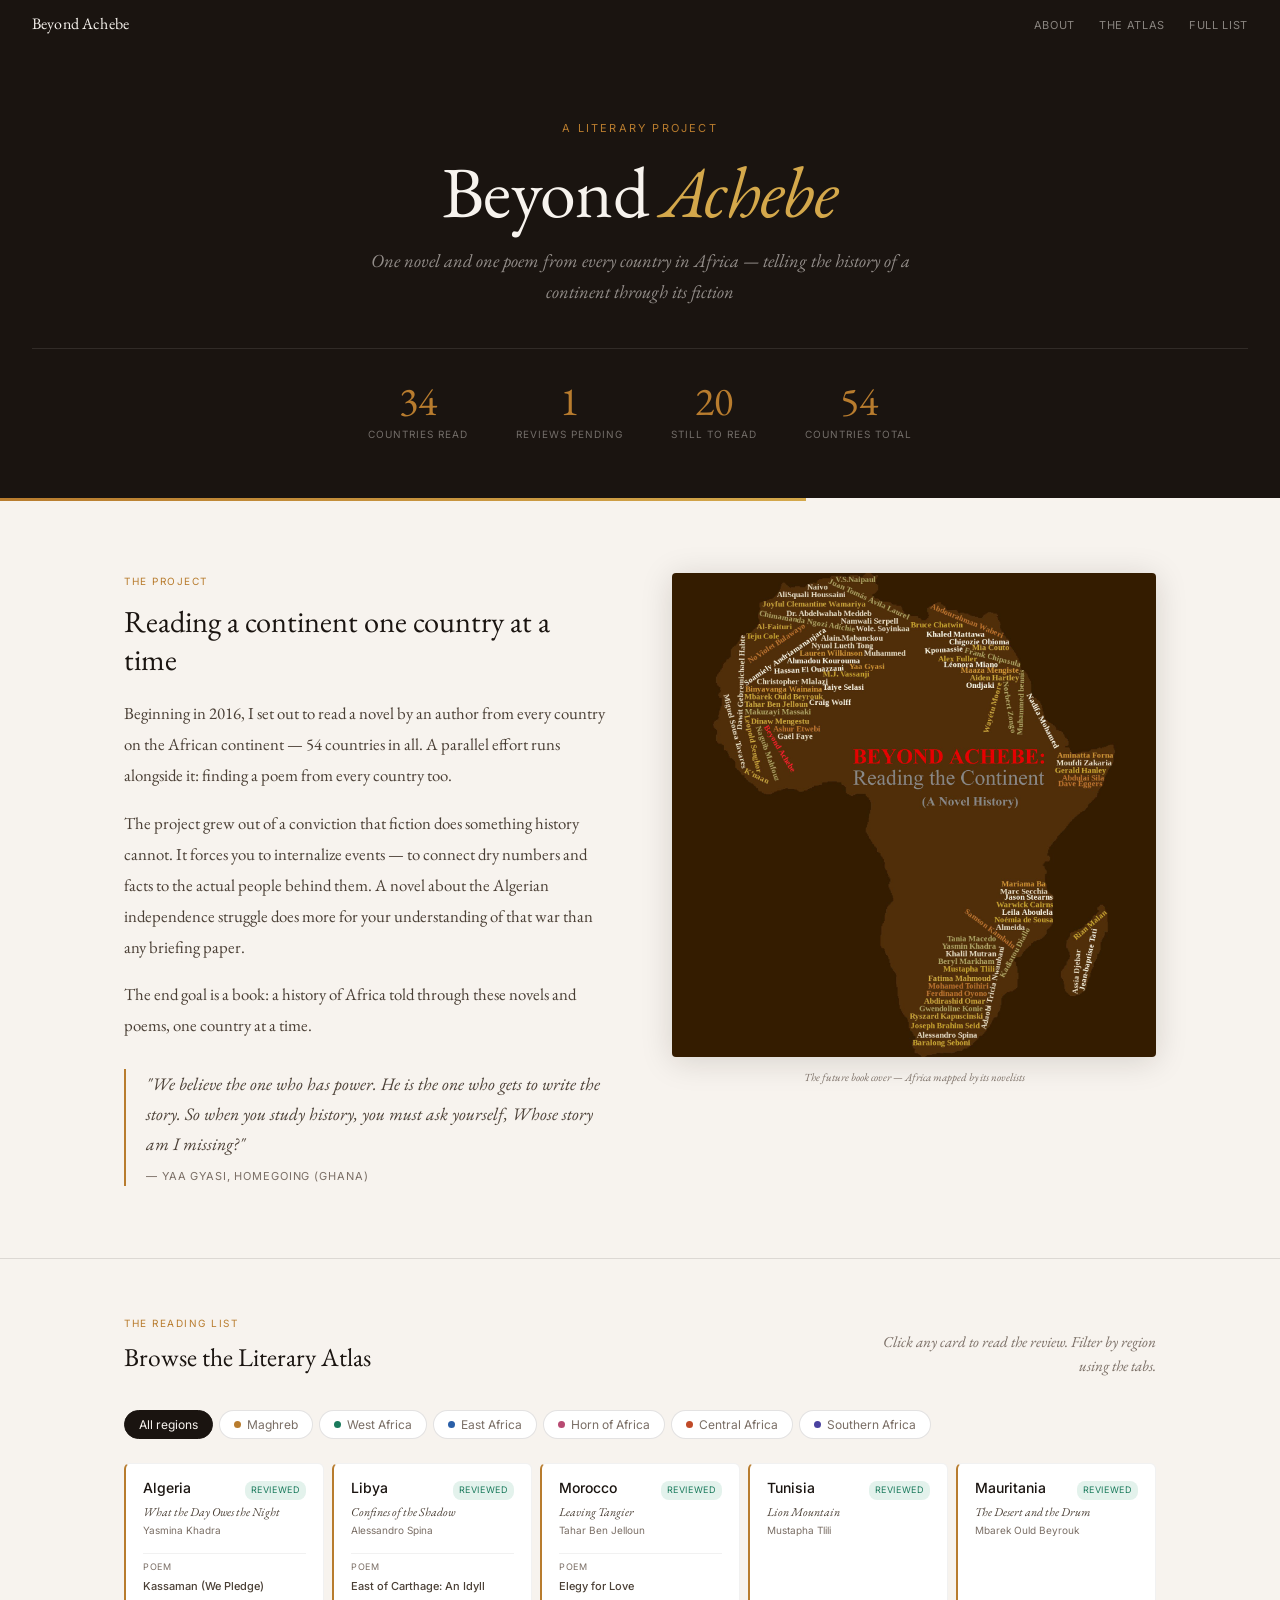
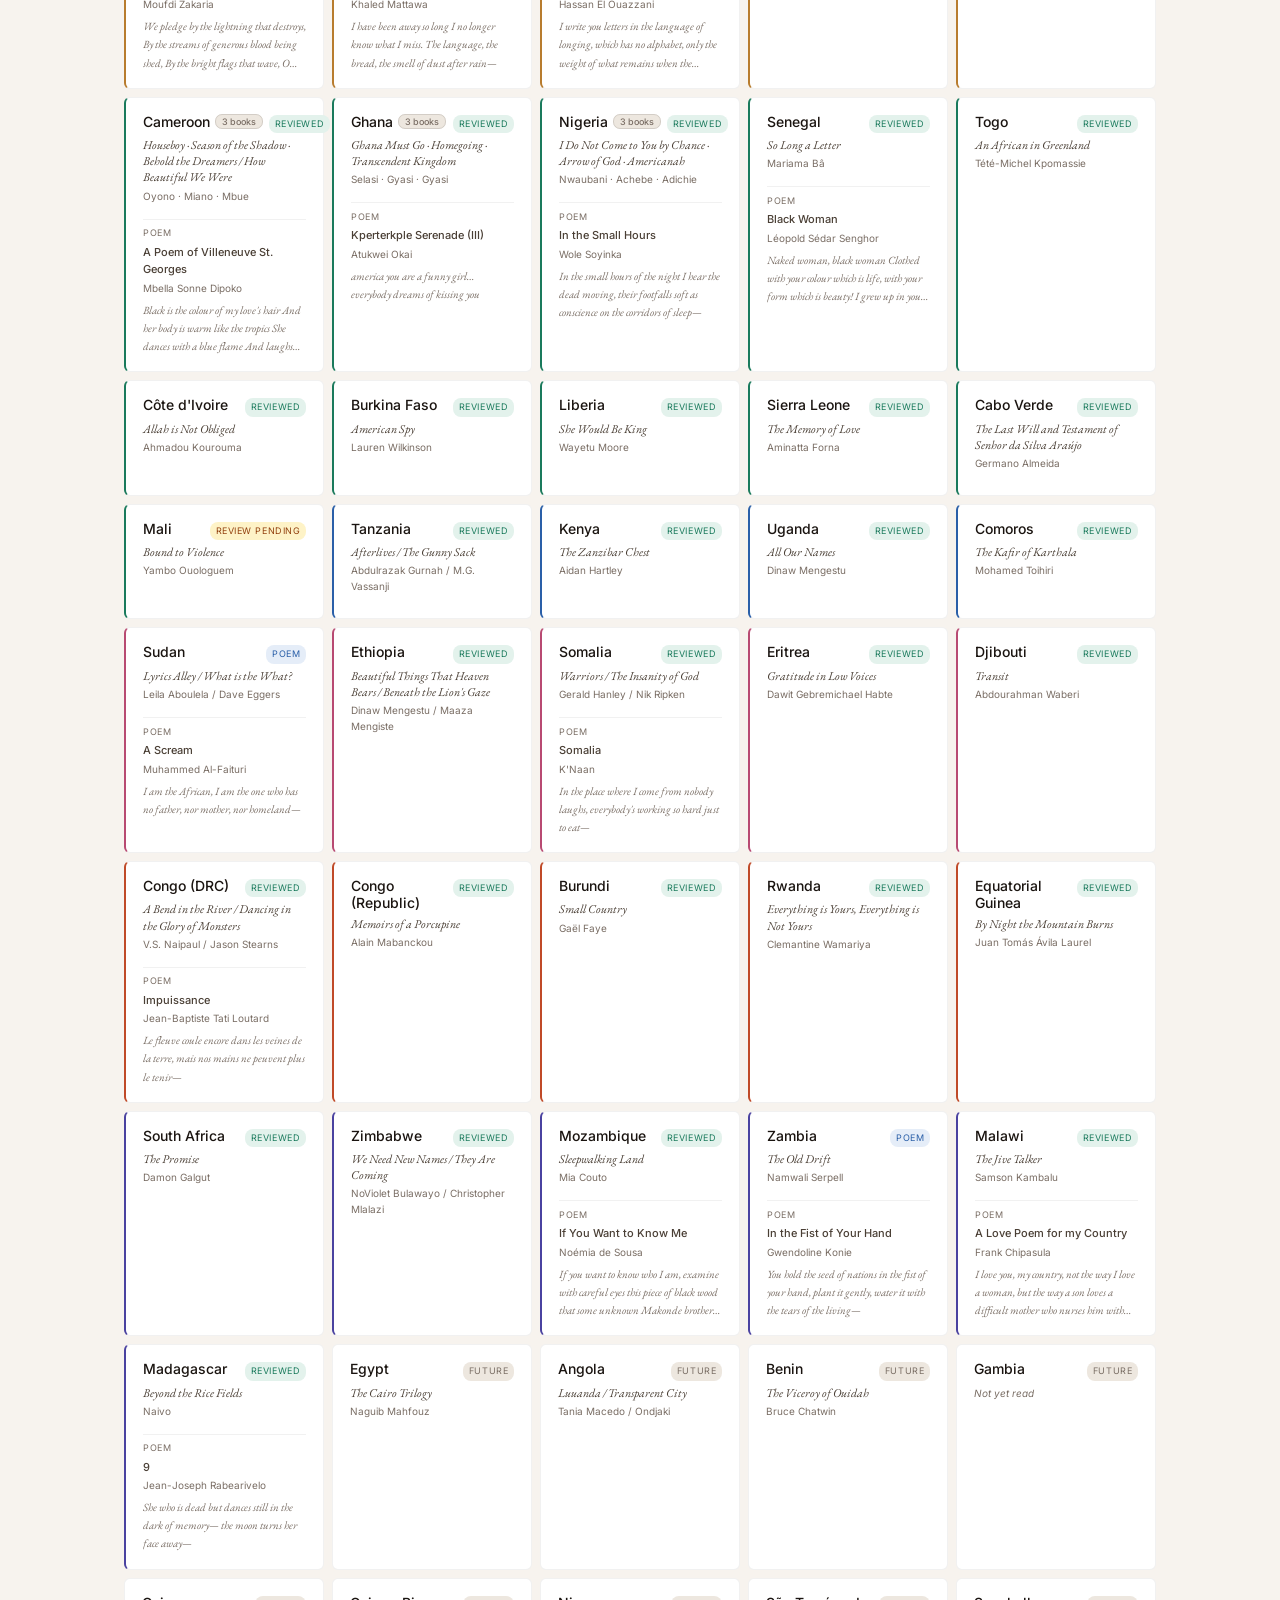
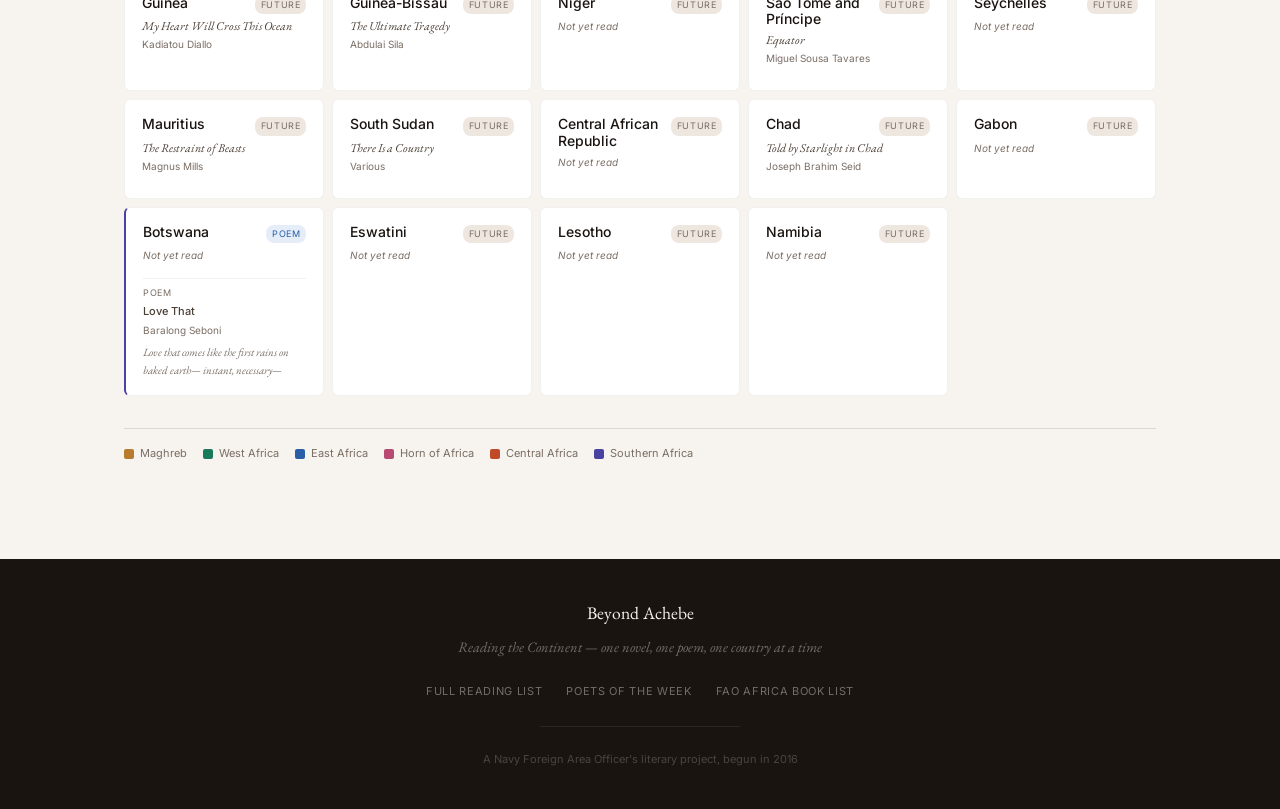
==== commit 9f15292d: "Add files via upload" ====
--- a/index (1).html
+++ b/index (1).html
@@ -133,6 +133,7 @@
 .ccard-country{font-size:14px;font-weight:500;color:var(--ink);line-height:1.2}
 .ccard-badge{font-size:9px;letter-spacing:0.06em;text-transform:uppercase;padding:2px 6px;border-radius:8px;white-space:nowrap;flex-shrink:0;margin-top:1px}
 .badge-reviewed{background:var(--teal-pale);color:var(--teal)}
+.badge-pending-review{background:#FEF3C7;color:#92400E}
 .badge-poem{background:var(--blue-pale);color:var(--blue)}
 .badge-future{background:var(--sand-dark);color:var(--ink-light)}
 .ccard-book{font-family:var(--serif);font-size:12px;color:var(--ink-mid);margin-bottom:2px;line-height:1.35;font-style:italic}
@@ -192,9 +193,9 @@
   <h1 class="hero-title">Beyond <em>Achebe</em></h1>
   <p class="hero-sub">One novel and one poem from every country in Africa — telling the history of a continent through its fiction</p>
   <div class="hero-stats">
-    <div class="hstat"><span class="hstat-num">30+</span><span class="hstat-label">Reviews written</span></div>
-    <div class="hstat"><span class="hstat-num">35</span><span class="hstat-label">Countries read</span></div>
-    <div class="hstat"><span class="hstat-num">19</span><span class="hstat-label">Still to read</span></div>
+    <div class="hstat"><span class="hstat-num" id="stat-reviewed">—</span><span class="hstat-label">Countries read</span></div>
+    <div class="hstat"><span class="hstat-num" id="stat-pending">—</span><span class="hstat-label">Reviews pending</span></div>
+    <div class="hstat"><span class="hstat-num" id="stat-remaining">—</span><span class="hstat-label">Still to read</span></div>
     <div class="hstat"><span class="hstat-num">54</span><span class="hstat-label">Countries total</span></div>
   </div>
 </header>
@@ -308,7 +309,7 @@
   {country:"Liberia",region:"west",reviewed:true,book:"She Would Be King",author:"Wayetu Moore",tags:["founding","magical realism","American Colonization Society","slavery"],summary:"In Philip Hitti's History of the Arabs, he highlights the long-standing Arab appreciation for oral story-telling and poetry which they call sihr halal — 'lawful magic.' In her debut novel Wayetu Moore channels this idea of lawful magic in her telling of an alternative origin story of the Pepper Coast lands that would become Liberia.",quotes:[],poem:null,link:"https://fuuo.blogspot.com/2020/04/marcusgarvey.wayetumoore.readingthecontinent.kruse.html"},
   {country:"Sierra Leone",region:"west",reviewed:true,book:"The Memory of Love",author:"Aminatta Forna",tags:["civil war","trauma","PTSD","love","endurance"],summary:"With beautiful, striking prose author Aminatta Forna reveals the soul of a nation where nearly everyone is stricken with post-traumatic stress disorder. And while PTSD may be the official western diagnosis, as one local notes: 'You call it a disorder, my friend. We call it life.'",quotes:["People are wrong when they talk of love at first sight. As she walks away from you, what you feel is loss. A premonition of loss.","People think war is the worst this country has ever seen: they have no idea what peace is like. The courage it takes simply to endure."],poem:null,link:"https://fuuo.blogspot.com/2018/06/kruses-key.memoryofcivilwar.love.forna.sierraleone.html"},
   {country:"Cabo Verde",region:"west",reviewed:true,book:"The Last Will and Testament of Senhor da Silva Araújo",author:"Germano Almeida",tags:["Lusophone","love","colonial legacy","melancholy"],summary:"Read It Because this translated piece of Cape Verdean fiction is beautiful, sad, and meandering as it examines the life of a poor peasant boy made good as a successful business owner. The reader is left to wonder: was Adelia actually real or was she a mad creation by a man unable to find his place in Cape Verdean society?",quotes:[],poem:null,link:"http://kruzoo.blogspot.com/2017/01/lastwillandtestament.araujo.capeverde.cv.html"},
-  {country:"Mali",region:"west",reviewed:false,book:"Future read",author:"",tags:[],summary:"",quotes:[],poem:null,link:""},
+  {country:"Mali",region:"west",reviewed:true,pendingReview:true,book:"Bound to Violence",author:"Yambo Ouologuem",tags:["Mali empire","slave trade","colonialism","violence","Prix Renaudot"],summary:"Review pending.",quotes:[],poem:null,link:""},
   {country:"Tanzania",region:"east",reviewed:true,book:"Afterlives / The Gunny Sack",author:"Abdulrazak Gurnah / M.G. Vassanji",tags:["colonialism","WWI","askari","Indian diaspora","Nobel Prize"],summary:"Gurnah's 10th novel spans the timeline from early 1900s east Africa to Tanzanian independence in the early 60s. In it he tells the multi-generational story of several families struggling in an East Africa caught in the middle of a fight between a waning Germany and a desperate teetering British empire. This is the mark of a great book for me—it shifts the attention of the western reader from a default focus on similar western powers and brings it to the personal level of the men and women who own the country and land.",quotes:["The askari left the land devastated, its people starving and dying in the hundreds of thousands, while they struggled on in their blind and murderous embrace of a cause whose origins they did not know."],poem:null,link:"https://www.beyondachebe.com/2023/03/afterlives-tanzania-kindle.html"},
   {country:"Kenya",region:"east",reviewed:true,book:"The Zanzibar Chest",author:"Aidan Hartley",tags:["journalism","memoir","Somalia","East Africa","war correspondent"],summary:"From time to time, God causes men to be born who have a lust to go abroad at the risk of their lives and discover news. If there were ever an engraving to be mounted on the wall of my hypothetical office it would be Kipling's opening quote from this book. One of my favorite books ever — not technically fiction but it sure reads like it.",quotes:[],poem:null,link:"http://fuuo.blogspot.com/2012/11/thezanzibarchest.aidenhartley.summary.review.notes.html"},
   {country:"Uganda",region:"east",reviewed:true,book:"All Our Names",author:"Dinaw Mengestu",tags:["revolution","post-independence","Uganda","Midwest America","love"],summary:"Read It Because it will Break Your Heart. And it's the Great African Novel. As I read through the final pages of the novel and watched the final paragraphs fade away my heart began to ache and break because I didn't want to let the characters go. And then I focused and slowly read through the final line. I won't ruin it for you but that line—oh that line—it will break your heart.",quotes:["No one needs to learn how to kill, but it took the foreigners who came to Africa to show us that it meant nothing to do so."],poem:null,link:"http://kruzoo.blogspot.com/2016/03/allournames.thegreatafricannovel.mengestu.ugandaindependence.fao.html"},
@@ -365,6 +366,17 @@
 
 const regionNames={maghreb:'Maghreb',west:'West Africa',east:'East Africa',horn:'Horn of Africa',central:'Central Africa',southern:'Southern Africa'};
 
+function updateStats(){
+  const read=books.filter(b=>b.reviewed).length;
+  const pending=books.filter(b=>b.reviewed&&b.pendingReview).length;
+  const remaining=books.filter(b=>!b.reviewed).length;
+  document.getElementById('stat-reviewed').textContent=read;
+  document.getElementById('stat-pending').textContent=pending;
+  document.getElementById('stat-remaining').textContent=remaining;
+  const fill=document.querySelector('.progress-fill');
+  if(fill) fill.style.width=(read/54*100).toFixed(1)+'%';
+}
+
 // Helper: get display book title(s) and author(s) from either flat or array structure
 function getCardBook(b){
   if(b.books) return {title:b.books.map(x=>x.title).join(' · '), author:b.books.map(x=>x.author.split(' ').pop()).join(' · '), count:b.books.length};
@@ -377,7 +389,11 @@
   grid.innerHTML=filtered.map(b=>{
     const hasContent=b.reviewed||b.poem;
     const bc=hasContent?`has-content r-${b.region}`:'';
-    const badge=b.reviewed?'<span class="ccard-badge badge-reviewed">Reviewed</span>':b.poem?'<span class="ccard-badge badge-poem">Poem</span>':'<span class="ccard-badge badge-future">Future</span>';
+    let badge;
+    if(b.reviewed&&b.pendingReview) badge='<span class="ccard-badge badge-pending-review">Review pending</span>';
+    else if(b.reviewed) badge='<span class="ccard-badge badge-reviewed">Reviewed</span>';
+    else if(b.poem) badge='<span class="ccard-badge badge-poem">Poem</span>';
+    else badge='<span class="ccard-badge badge-future">Future</span>';
     const {title,author,count}=getCardBook(b);
     const countBadge=count>1?`<span class="ccard-count">${count} books</span>`:'';
     let bookLine='';
@@ -449,14 +465,12 @@
 
   // POEM CODA — always at the bottom, always distinct
   if(b.poem){
-    const poemLink=b.poem.link?`<a href="${b.poem.link}" style="font-size:11px;color:var(--blue);text-decoration:none;margin-top:0.5rem;display:inline-block" target="_blank" rel="noopener">Read original post ↗</a>`:'';
     html+=`<div class="detail-poem-coda">
       <div class="detail-poem-coda-label">Poem</div>
       <div class="detail-poem-coda-title">${b.poem.title}</div>
       <div class="detail-poem-coda-author">${b.poem.author}</div>
       <div class="detail-poem-coda-text">${b.poem.clip}</div>
       ${b.poem.link?`<a href="${b.poem.link}" class="detail-link" target="_blank" rel="noopener" style="margin-top:0.75rem">Read full poem</a>`:''}
-      ${poemLink}
     </div>`;
   }
 
@@ -477,6 +491,7 @@
 });
 
 renderGrid('all');
+updateStats();
 </script>
 </body>
 </html>
